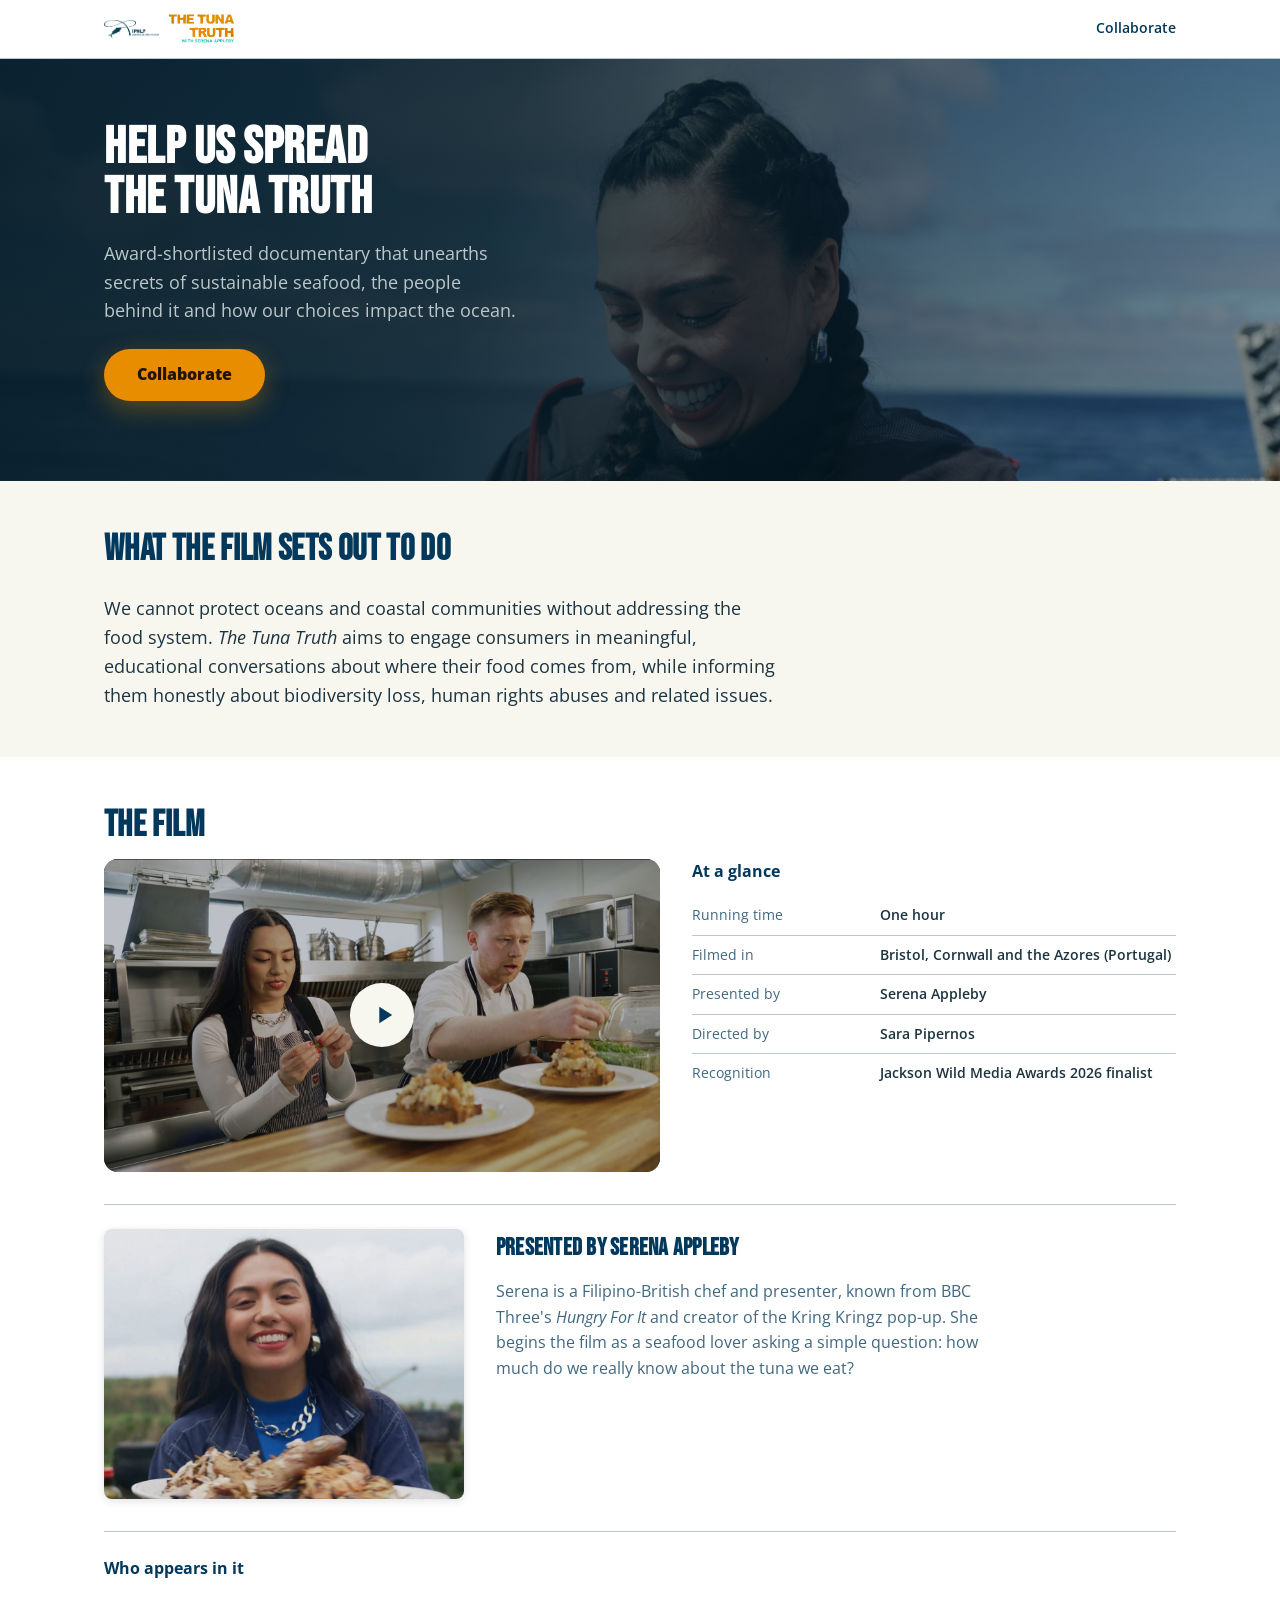
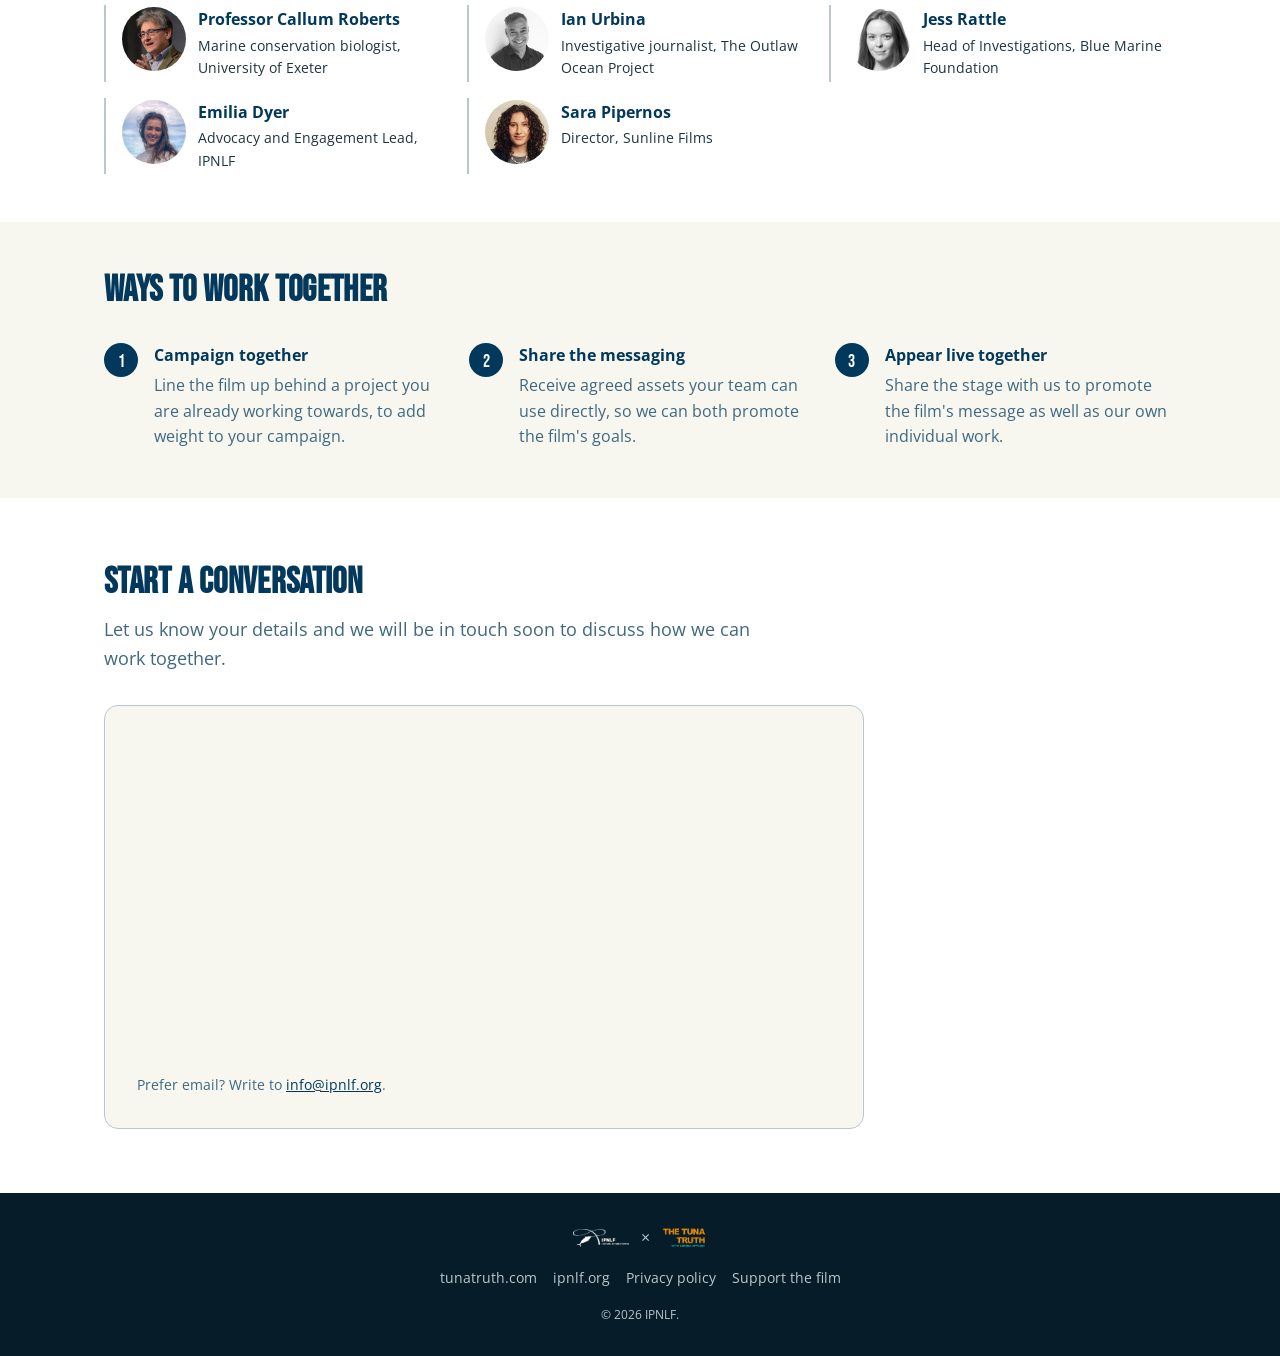
==== ngo/index.html @ 52c880ad "NGO page: Sara Pipernos role to "Director, Sunline Films" Co-Authored-By: Claude Opus 5.5 <noreply@a" ====
<!DOCTYPE html>
<html lang="en-GB">
<head>
<meta charset="utf-8">
<meta name="viewport" content="width=device-width, initial-scale=1">
<title>Help us spread The Tuna Truth | IPNLF</title>
<meta name="description" content="For NGOs and campaign partners: what The Tuna Truth sets out to do, who appears in it, and ways to work together.">

<!-- PROTOTYPE GUARD (2026-10-01) — this site is publicly readable but
     deliberately kept out of search results, because the copy on it has
     not been approved by IPNLF and the enquiry journey has not been
     verified end to end. There is a matching robots.txt at
     the repo root.
     REMOVE BOTH — this tag and robots.txt — as part of going live. -->
<meta name="robots" content="noindex, nofollow">

<!-- Open Graph / social sharing.
     These point at the GitHub Pages URL the prototype currently lives
     on. When a custom subdomain is set up (see README-screenings.md),
     change these two and canonicalUrl in config.js — they are the only
     self-referencing absolute URLs on the page; everything else is
     relative, so the folder works unchanged at a domain root or in a
     subfolder. -->
<meta property="og:type" content="website">
<meta property="og:title" content="Help us spread The Tuna Truth">
<meta property="og:description" content="A documentary on food systems, biodiversity and the people behind our seafood — and an open invitation to campaign alongside it.">
<meta property="og:image" content="https://screenings.tunatruth.com/assets/img/og-image.jpg">
<meta property="og:url" content="https://screenings.tunatruth.com/ngo/">
<meta name="twitter:card" content="summary_large_image">

<link rel="icon" type="image/svg+xml" href="../assets/img/favicon.svg">
<link rel="stylesheet" href="../assets/css/tokens.css">
<link rel="stylesheet" href="../assets/css/screenings.css?v=20261013-ngo30">
<link rel="stylesheet" href="../assets/css/ngo.css?v=20261013-ngo30">
</head>
<body class="ngo-page">

<!-- Three separate mount points, not one flat #app div, so <header>
     and <footer> stay TOP-LEVEL siblings of <main> — nesting them
     inside <main> would silently strip their implicit banner /
     contentinfo landmark roles. Same fix the donation page carries. -->

<noscript>
  <!-- The page is rendered by JS, so with JS off there would otherwise
       be nothing here at all. This is the irreducible minimum: what the
       page is, and a route that actually reaches a human.
       NOTE: the address below is duplicated by hand from
       config.js fallbackEmail — if that changes, change it here too. -->
  <div style="max-width:640px;margin:40px auto;padding:0 24px;font-family:Arial,sans-serif;color:#1C3340;line-height:1.6;">
    <h1>Help us spread The Tuna Truth</h1>
    <p>A documentary on food systems, biodiversity and the people behind our seafood. We are looking for NGO partners to campaign alongside it.</p>
    <p>This page works best with JavaScript enabled. To talk to us about working together, email
      <a href="mailto:info@ipnlf.org">info@ipnlf.org</a> with your organisation and what you have in mind.</p>
    <p><a href="https://www.tunatruth.com/">More about the film</a> · <a href="https://ipnlf.org">IPNLF</a></p>
  </div>
</noscript>

<div id="app-header"></div>
<main id="app-main"></main>
<div id="app-footer"></div>

<script src="../assets/js/config.ngo.js?v=20261013-ngo30"></script>
<script src="../assets/js/components.js?v=20261013-ngo30"></script>
<script src="../assets/js/components.ngo.js?v=20261013-ngo30"></script>
<script>
  // Shared chrome from components.js; the four middle sections are
  // specific to this page and live in components.ngo.js.
  document.getElementById('app-header').innerHTML = TTS.header();
  document.getElementById('app-main').innerHTML = [
    TTS.hero(),
    TTSN.goalSection(),
    TTSN.filmSection(),
    TTSN.collaborationSection(),
   
    TTS.requestForm(),
  ].join('');
  document.getElementById('app-footer').innerHTML = TTS.footer();
  TTS.initInteractions();
  // AFTER the sections are in the DOM — see components.js requestForm().
  TTS.loadBeacon();
</script>

<!-- Cloudflare Web Analytics — same beacon token as the donation site,
     so traffic to both shows in one dashboard.
     KNOWN LIMIT (verified against Cloudflare's own Web Analytics FAQ):
     the free beacon supports page views and referrers ONLY — there is
     no custom-event API, so CTA clicks cannot be counted here. The
     brief's other measures (enquiry count, organisation type, country,
     audience size) come from the form service's own dashboard for
     free once an endpoint is chosen. See README-screenings.md
     "Measurement" — nothing fake is instrumented to paper over this. -->
<script type='module' src='https://static.cloudflareinsights.com/beacon.min.js' data-cf-beacon='{"token": "815903f9d9ef4758bc72cea958ed2183"}'></script>
</body>
</html>
---- assets/css/tokens.css ----
/* ============================================================
   TUNATRUTH SCREENINGS — DESIGN TOKENS
   DERIVED FROM /assets/css/tokens.css (the donation page).
   Kept as a separate physical copy, deliberately: the intended
   production home for this page is its own subdomain/repo
   (screenings.tunatruth.com), so this folder has to stand alone.
   TRADE-OFF, accepted knowingly: brand changes now have to be
   made in two places. There is no build step to share a file
   between two GitHub Pages sites without inventing one.
   Diffs from the donation page's copy are marked "SCREENINGS:".
   ============================================================ */
@import url("https://fonts.googleapis.com/css2?family=Bebas+Neue&family=Open+Sans:ital,wght@0,400;0,500;0,600;0,700;0,800;1,400;1,600&display=swap");

:root {
  /* ---- IPNLF brand core (unchanged from other IPNLF sites) ---- */
  --ipnlf-deep:    #0C465B;
  --ipnlf-teal:    #27AD9C;
  --ipnlf-ocean:   #5CA1B9;
  --ipnlf-orange:  #E88C33;
  --ipnlf-gold:    #F6AE2D;
  --ipnlf-teal-deep:  #146E64;
  /* SCREENINGS: sampled from the "with Serena Appleby" text baked into
     tunatruth-logo.png — a brighter, more cyan teal than --ipnlf-teal.
     Kept separate so it stays an exact match to the wordmark. */
  --tunatruth-teal: #10CBB2;

  /* ---- TUNA TRUTH brand palette (supplied by IPNLF, 2026-10-08) ----
     SCREENINGS: the film's own palette. Cool blue-greys with one warm
     accent and a cream page tone. There is no gold or orange in it, so
     the page's warm notes now come from coral alone, and it stays the
     single action colour. Mid grey is deliberately NOT used for body
     text: at 2.83:1 on cream it fails WCAG AA. */
  --tt-cream:      #F7F7F0;
  --tt-grey-light: #BAC7CB;
  --tt-grey-mid:   #7C98A6;
  --tt-grey-dark:  #3F6880;
  --tt-blue-deep:  #01385B;
  --tt-coral:      #D96C4A;
  /* The orange baked into the film's own wordmark. Not part of the six
     supplied colours, but it is already on every page in the logo, so
     using it for the action ties the two together rather than adding a
     seventh colour from nowhere. */
  --tt-logo-orange: #E88C00;

  /* ---- Cinematic surface (TunaTruth-specific, campaign feel) ---- */
  /* SCREENINGS: tinted towards --tt-blue-deep rather than neutral
     black, so the dark sections read as the same family as the rest. */
  --cinema-black:   #061D29;
  --cinema-panel:   #0D2B3C;
  --cinema-line:    rgba(255,255,255,0.12);

  /* ---- Neutrals ---- */
  --ipnlf-ink:     #0E0705;
  --ipnlf-slate:   #4A5A60;
  --ipnlf-mist:    #C2D0D0;
  --ipnlf-foam:    #EEF4F4;
  --ipnlf-white:   #FFFFFF;

  /* ---- Semantic text ---- */
  /* SCREENINGS: headings are deep blue rather than near-black, and the
     muted tone is the palette's dark grey (5.57:1 on cream, AA pass). */
  --text-strong:       var(--tt-blue-deep);
  --text-body:         #1C3340;
  --text-muted:        var(--tt-grey-dark);
  --text-on-dark:      var(--ipnlf-white);
  --text-on-dark-soft: var(--tt-grey-light);
  --text-link:         var(--tt-blue-deep);

  /* ---- Semantic surfaces ---- */
  --surface-page:  var(--ipnlf-white);
  --surface-soft:  var(--tt-cream);
  --surface-dark:  var(--cinema-black);
  --surface-panel: var(--cinema-panel);

  /* ---- Borders ---- */
  --border-subtle:  var(--tt-grey-light);
  --border-on-dark: var(--cinema-line);

  /* ---- Brand actions ----
     The donate CTA deliberately uses the warm gold/orange pair, not the
     teal used for informational links elsewhere, so it reads as the one
     actionable thing on the screen rather than blending with nav/body links. */
  --brand-primary:   var(--tt-blue-deep);
  --brand-secondary: var(--tt-grey-dark);
  /* SCREENINGS: the action is the logo's own orange with a deep warm
     near-black label — 6.73:1 against the hero ground and 7.00:1 for
     the label, so it is both the warmest and one of the highest
     contrast things on the page. It also matches the wordmark sitting
     directly above it, which coral never did. */
  --cta-bg:          var(--tt-logo-orange);
  --cta-bg-hover:    #FFA01F;
  --cta-text:        #241300;

  /* ---- Type ---- */
  --font-display: "Bebas Neue", "Anton", "Oswald", sans-serif;
  --font-text:    "Open Sans", "Helvetica Neue", Arial, sans-serif;

  --fs-display-lg: 3.25rem;
  --fs-display-md: 2.5rem;
  --fs-h1: 2rem;
  --fs-h2: 1.5rem;
  --fs-h3: 1.2rem;
  --fs-body-lg: 1.125rem;
  --fs-body: 1rem;
  --fs-body-sm: 0.875rem;
  --fs-caption: 0.75rem;
  --fs-overline: 0.8125rem;

  --lh-display: 0.96;
  --lh-heading: 1.15;
  --lh-snug: 1.35;
  --lh-body: 1.6;

  --ls-display: 0.01em;
  --ls-overline: 0.14em;

  /* ---- Spacing (8px base) ---- */
  --space-1: 0.25rem;
  --space-2: 0.5rem;
  --space-3: 0.75rem;
  --space-4: 1rem;
  --space-5: 1.5rem;
  --space-6: 2rem;
  --space-7: 3rem;
  --space-8: 4rem;

  /* ---- Radii ---- */
  --radius-sm: 8px;
  --radius-md: 14px;
  --radius-lg: 20px;
  --radius-pill: 999px;

  /* ---- Shadows ---- */
  --shadow-sm: 0 2px 8px rgba(0,0,0,0.12);
  --shadow-md: 0 10px 30px rgba(0,0,0,0.22);
  --shadow-cta: 0 8px 24px rgba(232,140,0,0.35);

  /* ---- Layout ---- */
  --container-max: 1120px;
  --container-narrow: 640px;
  --container-donate: 420px;
}
---- assets/css/screenings.css ----
/* ============================================================
   TUNATRUTH SCREENINGS — COMPONENTS
   Mobile-first. Shares the donation page's visual language
   (tokens, Bebas display type, cinematic dark + warm gold
   accent) but not its layout: that page is one conversion box,
   this one is an editorial read with a form at the end.

   Section rhythm is the main structural device — alternating
   white / cinematic dark / soft-foam surfaces do the section
   differentiation the brief asks for, so the page does not need
   a card grid in every section. There is exactly ONE card grid
   ("Why host"); everything else is a list, a checklist, numbered
   steps or straight editorial columns.
   ============================================================ */

* { box-sizing: border-box; }
html { scroll-behavior: smooth; }

body {
  margin: 0;
  background: var(--surface-page);
  color: var(--text-body);
  font-family: var(--font-text);
  font-size: var(--fs-body);
  line-height: var(--lh-body);
  -webkit-font-smoothing: antialiased;
  /* Backstop against horizontal overflow at 320px — nothing here is
     meant to need sideways scrolling. */
  overflow-x: hidden;
}

img { max-width: 100%; display: block; }
a { color: var(--text-link); }

/* Anchor targets sit under nothing sticky, but leave a little air so a
   jumped-to heading is not flush against the viewport edge. */
[id] { scroll-margin-top: var(--space-5); }

.tt-container {
  max-width: var(--container-max);
  margin: 0 auto;
  padding: 0 var(--space-5);
}

@media (prefers-reduced-motion: reduce) {
  html { scroll-behavior: auto; }
  * { animation-duration: 0.01ms !important; transition-duration: 0.01ms !important; }
}

/* ---- logos (same treatment as the donation page) ---- */
.tt-logo { display: block; width: auto; }
.tt-logo--ipnlf.tt-logo--xs { height: 18px; }
.tt-logo--ipnlf.tt-logo--sm { height: 26px; }
.tt-logo--tunatruth.tt-logo--xs { height: 22px; }
.tt-logo--tunatruth.tt-logo--sm { height: 34px; }

/* IPNLF's real logo is dark navy on transparent, made for light
   backgrounds — this chip gives it a light patch wherever it has to
   sit on a dark surface. */
.tt-logo-chip {
  display: inline-flex;
  align-items: center;
  background: var(--ipnlf-white);
  padding: var(--space-1) var(--space-2);
  border-radius: var(--radius-sm);
}

/* ---- header ---- */
.tt-header {
  background: var(--surface-page);
  border-bottom: 1px solid var(--border-subtle);
}
.tt-header__inner {
  display: flex;
  align-items: center;
  justify-content: space-between;
  gap: var(--space-4);
  padding-top: var(--space-3);
  padding-bottom: var(--space-3);
  flex-wrap: wrap;
}
.tt-lockup { display: flex; align-items: center; gap: var(--space-2); flex-wrap: wrap; }
.tt-header__link {
  color: var(--brand-primary);
  font-size: var(--fs-body-sm);
  font-weight: 600;
  text-decoration: none;
  border-bottom: 1px solid transparent;
  white-space: nowrap;
}
.tt-header__link:hover { border-bottom-color: currentColor; }

/* ---- buttons ---- */
.tts-btn {
  display: inline-block;
  padding: var(--space-3) var(--space-6);
  border-radius: var(--radius-pill);
  font-family: var(--font-text);
  font-size: var(--fs-body);
  font-weight: 800;
  text-align: center;
  text-decoration: none;
  cursor: pointer;
  border: 1px solid transparent;
  transition: background 0.15s, color 0.15s, transform 0.1s;
}
/* The cream pill is reserved for the ONE primary action on this page
   (the hero CTA and the form's submit are the same action, stated
   twice) — the same discipline the donation page uses for Donate. */
.tts-btn--primary {
  background: var(--cta-bg);
  color: var(--cta-text);
  box-shadow: var(--shadow-cta);
}
.tts-btn--primary:hover { background: var(--cta-bg-hover); }
.tts-btn--primary:active { transform: translateY(1px); }
.tts-btn--primary:disabled {
  background: var(--border-subtle);
  color: var(--text-muted);
  box-shadow: none;
  cursor: not-allowed;
}
.tts-btn--ghost {
  background: transparent;
  color: var(--ipnlf-white);
  border-color: rgba(255,255,255,0.45);
  font-weight: 600;
}
.tts-btn--ghost:hover { background: rgba(255,255,255,0.10); border-color: var(--ipnlf-white); }

/* ---- hero ----------------------------------------------------
   The still carries the visual weight; the scrim is heavier on the
   left, where the type sits, so the headline stays legible whatever
   the frame is doing behind it. */
.tts-hero {
  background-color: var(--surface-dark);
  background-image:
    linear-gradient(105deg, rgba(6,29,41,0.94) 0%, rgba(6,29,41,0.86) 38%, rgba(6,29,41,0.55) 70%, rgba(6,29,41,0.35) 100%),
    url("../img/hero-photo.jpg");
  background-size: cover;
  background-position: center 32%;
  color: var(--text-on-dark);
}
.tts-hero__inner { padding-top: var(--space-7); padding-bottom: var(--space-7); }
@media (min-width: 860px) {
  .tts-hero__inner { padding-top: var(--space-8); padding-bottom: var(--space-8); max-width: 1120px; }
  .tts-hero__title { max-width: 20ch; }
  /* The hero line keeps its 400px cap at every width: see the base
     rule for why it is two lines rather than one. */
}

/* The donation page needs a separate visible photo banner on mobile,
   because there its opaque donate panel covers the background still.
   This page has no such panel — the type sits directly on the image —
   so the background works at every width, and a banner would only cost
   ~110px of vertical space above the CTA for a picture already on
   screen. The <img> stays in the markup as the no-background fallback
   (some proxies and data-saver modes drop CSS background images) but is
   never displayed. See the small-phone block below for why that space
   matters. */
.tts-hero__photo-mobile { display: none; }
@media (max-width: 859px) {
  /* Heavier, flatter scrim: on a narrow column the type runs across the
     full frame rather than sitting in the darkened left third. */
  .tts-hero {
    background-image:
      linear-gradient(180deg, rgba(6,29,41,0.86) 0%, rgba(6,29,41,0.90) 60%, rgba(6,29,41,0.94) 100%),
      url("../img/hero-photo.jpg");
    background-position: center 30%;
  }
  .tts-hero__inner { padding-top: var(--space-5); padding-bottom: var(--space-6); }
}

/* Small phones: the brief is explicit that the CTA must not be buried
   (§4 "do not bury the CTA below the synopsis"). Measured on a
   375x667 viewport the primary button was landing at ~571px, which is
   below the usable fold once browser chrome is counted. These are the
   trims that bring it up — shorter banner, tighter display size, body
   -sized lede — re-measured at 320x568, 375x667 and 390x844. If you
   add anything to the hero, re-measure. */
@media (max-width: 480px) {
  .tts-hero__inner { padding-top: var(--space-5); padding-bottom: var(--space-5); }
  .tts-hero__title { font-size: clamp(2rem, 8.5vw, 2.5rem); margin-bottom: var(--space-3); }
  .tts-hero__lede { font-size: var(--fs-body); margin-bottom: var(--space-4); }
  .tts-hero__note {
  margin: 0;
  font-size: var(--fs-body-sm);
  color: var(--text-on-dark-soft);
}
.tts-hero__actions { margin-bottom: var(--space-3); }
  .tts-btn { width: 100%; }
}

.tts-hero__title {
  margin: 0 0 var(--space-4);
  font-family: var(--font-display);
  font-size: clamp(2.5rem, 9vw, var(--fs-display-lg));
  line-height: var(--lh-display);
  letter-spacing: var(--ls-display);
  color: var(--ipnlf-white);
  text-wrap: balance;
}
/* Both lines of the headline are the same colour. The lead span is
   kept only for the line break: display:block makes it deliberate
   rather than leaving it to text-wrap, so "Host a screening" always
   sits on its own line and never takes half of the next phrase. */
.tts-hero__title-lead {
  display: block;
}

.tts-hero__lede {
  margin: 0 0 var(--space-5);
  font-size: var(--fs-body-lg);
  color: var(--text-on-dark-soft);
  /* Deliberately TWO lines, not one. Unconstrained, this sentence runs
     681px: 265px past the headline above it and 535px past the button
     below, so the hero read as a narrow column with one long line
     shooting across the photo. 78 characters is also past the 45-75
     that reads comfortably at this size.
     400px breaks it near the comma into two lines of roughly 40
     characters that sit inside the headline's width. text-wrap:
     balance does the splitting, so there is no hard <br> to strand a
     break on a phone, where the cap is wider than the column and
     therefore inert. NOT white-space: nowrap.
     THE CAP IS TUNED TO BOTH LANGUAGES AT ONCE. At 400px the English
     fell to four lines while the Portuguese held three, leaving the
     two heroes 29px apart in height. 420px puts both on three, with
     the longest line 407px (en) and 389px (pt), so each still ends
     inside the headline's right edge. RE-MEASURE both languages if
     either string changes; the usable window here is narrow. */
  max-width: 420px;
  text-wrap: balance;
}
.tts-hero__actions {
  display: flex;
  gap: var(--space-3);
  flex-wrap: wrap;
  margin-bottom: var(--space-4);
}

/* ---- generic sections ----
   Three surfaces, alternated: white (default), cinematic dark, soft
   foam. That alternation is what separates sections here — no rules,
   no dividers, no per-section decoration. */
.tts-section { padding: var(--space-7) 0; }
.tts-section--soft { background: var(--surface-soft); }
.tts-section--form { background: var(--surface-soft); }

.tts-section__title {
  margin: 0 0 var(--space-3);
  font-family: var(--font-display);
  font-size: clamp(1.75rem, 5vw, 2.25rem);
  line-height: var(--lh-heading);
  letter-spacing: var(--ls-display);
  color: var(--text-strong);
  text-wrap: balance;
}
.tts-section__lede {
  margin: 0 0 var(--space-6);
  max-width: 58ch;
  font-size: var(--fs-body-lg);
  color: var(--text-muted);
}

/* ---- section rhythm ----
   One spacing system. Sections 1, 2 and 5 carry the display type and
   the generous spacing; 3 and 4 are quieter and tighter. Supporting
   headings are sentence case in the body face, so the condensed
   capitals stay reserved for the five section titles. */
.tts-film, .tts-section--form { padding: var(--space-8) 0; }
.tts-hosting, .tts-how { padding: var(--space-7) 0; }

.tts-sub {
  margin: 0 0 var(--space-3);
  font-family: var(--font-text);
  font-size: var(--fs-body);
  font-weight: 700;
  color: var(--text-strong);
  letter-spacing: 0;
}
.tts-sub--spaced { margin-top: var(--space-7); }

/* ---- trailer ----
   The facade and the real player occupy the same 16:9 box, so nothing
   shifts when one replaces the other. Capped rather than full width so
   it does not swamp the top of the film section. It now sits in a
   grid column, so it fills that column rather than being capped. */
.tts-trailer { margin: 0; }
.tts-trailer__play {
  position: relative;
  display: block;
  width: 100%;
  padding: 0;
  border: 0;
  /* It is an <a>, not a <button>, so that it still works with no
     JavaScript and when the embed is blocked. */
  text-decoration: none;
  border-radius: var(--radius-md);
  overflow: hidden;
  background: var(--surface-dark);
  cursor: pointer;
  aspect-ratio: 16 / 9;
}
.tts-trailer__play img {
  width: 100%;
  height: 100%;
  object-fit: cover;
  /* Dimmed so the play button stays legible over any frame. */
  filter: brightness(0.78);
  transition: filter 0.2s, transform 0.3s;
}
.tts-trailer__play:hover img { filter: brightness(0.62); transform: scale(1.02); }
.tts-trailer__icon {
  position: absolute;
  top: 50%;
  left: 50%;
  transform: translate(-50%, -50%);
  display: flex;
  align-items: center;
  justify-content: center;
  width: 64px;
  height: 64px;
  border-radius: 50%;
  /* Deliberately NOT --cta-bg. Two reasons: orange is reserved for the
     one primary action, and against this particular still (which
     averages a mid grey-brown) cream measures 4.98:1 where orange is
     only 2.09:1. If the poster image ever changes, re-measure. */
  background: var(--tt-cream);
  color: var(--tt-blue-deep);
  /* Optical centring: the triangle's visual mass sits left of centre. */
  padding-left: 4px;
  box-shadow: var(--shadow-md);
  transition: transform 0.2s;
}
.tts-trailer__play:hover .tts-trailer__icon { transform: translate(-50%, -50%) scale(1.08); }
.tts-trailer__frame {
  display: block;
  width: 100%;
  aspect-ratio: 16 / 9;
  border: 0;
  border-radius: var(--radius-md);
  background: var(--surface-dark);
}

/* ---- 2. the film ---- */
/* Row 1: trailer beside the synopsis. The trailer used to sit full
   width above an uneven synopsis/portrait split, which ran to
   excessive height and left a large empty area beside it. */
.tts-film__top { display: grid; gap: var(--space-5); grid-template-columns: 1fr; }
@media (min-width: 860px) {
  .tts-film__top { grid-template-columns: 1.15fr 1fr; gap: var(--space-7); align-items: start; }
}
.tts-film__synopsis p { color: var(--text-muted); max-width: 54ch; }
.tts-lede-para { font-size: var(--fs-body-lg); color: var(--text-body) !important; margin-top: 0 !important; }

/* Restrained credibility detail: a line with the mark, not a panel. */
.tts-award-line {
  display: flex;
  align-items: center;
  gap: var(--space-3);
  margin: var(--space-5) 0 0 !important;
  font-size: var(--fs-body-sm);
  color: var(--text-muted) !important;
}
.tts-award-line img { height: 24px; width: auto; border-radius: 3px; flex-shrink: 0; }

/* Row 2: compact presenter row. */
.tts-presenter {
  display: grid;
  gap: var(--space-5);
  grid-template-columns: 1fr;
  margin-top: var(--space-7);
  padding-top: var(--space-6);
  border-top: 1px solid var(--border-subtle);
}
@media (min-width: 620px) {
  .tts-presenter { grid-template-columns: 220px 1fr; gap: var(--space-6); align-items: start; }
}
@media (min-width: 1100px) {
  .tts-presenter { grid-template-columns: 280px 1fr; }
}
.tts-presenter__photo {
  width: 100%;
  /* height:auto is load-bearing: the width/height attributes map to
     presentational hints, and without it the explicit height wins over
     aspect-ratio and the image renders at full natural size. */
  height: auto;
  aspect-ratio: 4 / 3;
  object-fit: cover;
  border-radius: var(--radius-md);
}
.tts-presenter__text h3 {
  margin: 0 0 var(--space-2);
  font-family: var(--font-display);
  font-size: var(--fs-h2);
  letter-spacing: var(--ls-display);
  color: var(--text-strong);
}
.tts-presenter__text p { margin: 0 0 var(--space-3); color: var(--text-muted); max-width: 62ch; }

/* Disclosures: available, out of the way, native and keyboard-usable. */
.tts-disclosure { margin-top: var(--space-2); }
.tts-disclosure summary {
  cursor: pointer;
  font-size: var(--fs-body-sm);
  font-weight: 600;
  color: var(--text-link);
}
.tts-disclosure summary:hover { text-decoration: underline; }
.tts-disclosure p { margin: var(--space-2) 0 0; font-size: var(--fs-body-sm); }

/* ---- 3. hosting ---- */
/* The feasibility answer leads the section. */
.tts-split { display: grid; gap: var(--space-6); grid-template-columns: 1fr; }
@media (min-width: 760px) { .tts-split { grid-template-columns: 1fr 1fr; gap: var(--space-7); } }

.tts-checklist { list-style: none; margin: 0; padding: 0; }
.tts-checklist li {
  position: relative;
  padding-left: var(--space-6);
  margin-bottom: var(--space-2);
  color: var(--text-body);
  font-size: var(--fs-body-sm);
}
/* Tick drawn in CSS rather than an icon font or a run of inline SVGs. */
.tts-checklist li::before {
  content: "";
  position: absolute;
  left: 2px;
  top: 0.4em;
  width: 13px;
  height: 6px;
  border-left: 2.5px solid var(--brand-primary);
  border-bottom: 2.5px solid var(--brand-primary);
  transform: rotate(-45deg);
}
/* The host's column is marked differently from ours, so the two lists
   are not read as one continuous set of promises. */
.tts-checklist--alt li::before {
  border: 0;
  top: 0.55em;
  left: 4px;
  width: 7px;
  height: 7px;
  border-radius: 50%;
  /* Mid grey, not coral: the dot is decoration, and coral stays the
     action colour. Shape and tone still separate the two lists. */
  background: var(--tt-grey-mid);
  transform: none;
}
.tts-pack {
  margin: var(--space-3) 0 0;
  padding-top: var(--space-3);
  border-top: 1px solid var(--border-subtle);
  font-size: var(--fs-body-sm);
  color: var(--text-muted);
}
.tts-split__note { margin: var(--space-3) 0 0; font-size: var(--fs-body-sm); color: var(--text-muted); }

/* Audience categories, compact. Previously six equally prominent
   blocks standing between the visitor and the practical answer. */
.tts-audience { list-style: none; margin: 0; padding: 0; columns: 1; }
@media (min-width: 720px) { .tts-audience { columns: 2; column-gap: var(--space-7); } }
.tts-audience li {
  break-inside: avoid;
  margin-bottom: var(--space-3);
  font-size: var(--fs-body-sm);
  color: var(--text-muted);
}
.tts-audience strong { color: var(--brand-primary); }
.tts-audience-copy {
  margin: 0;
  max-width: 78ch;
  font-size: var(--fs-body-sm);
  color: var(--text-muted);
}

.tts-formats-line {
  margin: var(--space-6) 0 0;
  font-size: var(--fs-body-sm);
  color: var(--text-muted);
  max-width: 68ch;
}

/* ---- 4. how it works ---- */
.tts-steps { list-style: none; margin: 0; padding: 0; display: grid; gap: var(--space-5); grid-template-columns: 1fr; }
@media (min-width: 760px) { .tts-steps { grid-template-columns: repeat(3, 1fr); } }
.tts-step { display: flex; gap: var(--space-4); align-items: flex-start; }
.tts-step__n {
  flex-shrink: 0;
  display: flex;
  align-items: center;
  justify-content: center;
  width: 34px;
  height: 34px;
  border-radius: 50%;
  background: var(--brand-primary);
  color: var(--ipnlf-white);
  font-family: var(--font-display);
  font-size: 1.15rem;
  line-height: 1;
  padding-top: 3px; /* Bebas sits high in its box */
}
.tts-step h3 { margin: 0 0 var(--space-1); font-size: var(--fs-body); font-weight: 700; color: var(--text-strong); }
.tts-step p { margin: 0; font-size: var(--fs-body-sm); color: var(--text-muted); }

/* Keep the enquiry introduction readable at every width. */
#request .tts-section__lede { max-width: 68ch; white-space: normal; }

/* ---- form ---- */
.tts-form-wrap { max-width: 760px; }
/* Beacon renders the form into .beacon-form as a cross-origin iframe
   (ipnlf.beaconforms.com), so NOTHING here can style it — font,
   colours and logo are set on the Beacon side instead. All that is left
   for this page to do is give it room and keep it off the section edge.
   The CSS for our own hand-built form was deleted when that form was
   replaced; it is in git history if the decision is ever revisited. */
.beacon-form { margin: 0 0 var(--space-4); min-height: 320px; }

.tts-form__alt { margin: var(--space-4) 0 0; font-size: var(--fs-body-sm); color: var(--text-muted); }

/* ---- footer ---- */
.tt-footer { background: var(--surface-dark); padding: var(--space-6) 0; }
.tt-footer__inner { display: flex; flex-direction: column; gap: var(--space-4); align-items: center; text-align: center; }
.tt-footer__brands { display: flex; align-items: center; gap: var(--space-3); flex-wrap: wrap; justify-content: center; }
.tt-footer__x { color: var(--text-on-dark-soft); }
.tt-footer__links { display: flex; gap: var(--space-4); flex-wrap: wrap; justify-content: center; }
.tt-footer__links a { color: var(--text-on-dark-soft); font-size: var(--fs-body-sm); text-decoration: none; }
.tt-footer__links a:hover { color: var(--ipnlf-white); }
.tt-footer__copy { margin: 0; color: var(--text-on-dark-soft); font-size: var(--fs-caption); }

/* ---- focus visibility ---- */
a:focus-visible, button:focus-visible, input:focus-visible,
select:focus-visible, textarea:focus-visible {
  outline: 3px solid var(--tt-coral);
  outline-offset: 2px;
}
/* Coral reads on the hero's near-black (5.1:1); on the light sections
   the deep blue ring is the visible pair. */
.tts-section a:focus-visible,
.tts-section button:focus-visible,
.tts-section summary:focus-visible {
  outline-color: var(--brand-primary);
}

/* Hosting: readable responsibilities with one tangible pack preview. */
/* Running order: "Who can host?" opens the section, the two practical
   columns sit together beneath it, the poster preview holds the right
   rail at desktop, and the formats line closes. The areas map is the
   only thing that sets the order — the markup is not reshuffled. */
.tts-hosting-grid { display: grid; gap: 28px; grid-template-areas: "formats" "audience" "support" "preview" "organise"; }
/* Offer variant: the section button takes a slot directly above the
   poster. A modifier, so the main and Portuguese pages (no button)
   keep the formats line spanning all three columns at desktop. */
.tts-hosting-grid--cta { grid-template-areas: "title" "audience" "support" "cta" "preview" "organise"; }
/* Inside the grid the gap already spaces it, so drop its own margin,
   and centre it on the same row as the button. */
.tts-hosting-title { grid-area: title; margin: 0; align-self: center; }
.tts-hosting-support { grid-area: support; }
.tts-hosting-organise { grid-area: organise; }
.tts-hosting-audience { grid-area: audience; }
.tts-hosting .tts-formats-line { grid-area: formats; }
.tts-hosting .tts-sub { font-size: 20px; color: var(--brand-primary); margin-top: 0; margin-bottom: 16px; }
.tts-hosting .tts-checklist li, .tts-hosting .tts-audience-copy, .tts-hosting .tts-formats-line, .tts-hosting .tts-split__note { font-size: 16px; color: var(--text-body); line-height: 1.6; }
.tts-hosting .tts-checklist li { margin-bottom: 12px; }
.tts-hosting .tts-split__note { max-width: 48ch; margin-top: 20px; padding: 2px 0 2px 16px; border-left: 2px solid var(--tt-grey-mid); }
.tts-hosting .tts-audience-copy { max-width: 68ch; }
/* The closing line is meant to sit on a single horizontal line, so it
   opts out of the 68ch reading measure that would otherwise break it
   over two.
   It does NOT use white-space: nowrap. A previous version of that rule
   elsewhere on this page met longer copy and silently clipped the text
   at desktop width while forcing horizontal overflow at tablet width.
   Letting it wrap naturally means it is one line wherever there is
   room and still readable where there is not. */
/* Sits under the heading as a one-line standfirst where there is room
   (one line from ~790px up; the text needs 741px). Below that it wraps,
   so text-wrap: pretty keeps a single word off the last line. NOT
   white-space: nowrap — see the note on that approach in CLAUDE.md. */
.tts-hosting .tts-formats-line { margin-top: 0; max-width: none; text-wrap: pretty; }
.tts-template-preview { grid-area: preview; margin: 0; display: flex; align-items: center; gap: 20px; }
.tts-template-preview > a { flex: 0 0 130px; text-decoration: none; }
.tts-template-preview img { width: 100%; height: auto; box-shadow: 0 6px 18px rgba(6,29,41,.14); }
.tts-template-preview__link { display: block; margin-top: 10px; font-size: 13px; text-decoration: underline; text-underline-offset: 3px; }
.tts-template-preview figcaption { font-size: 14px; line-height: 1.5; color: var(--text-body); max-width: 26ch; }
.tts-template-preview strong { display: block; color: var(--brand-primary); font-size: 17px; margin-bottom: 6px; }

.tts-template-preview a:focus-visible { outline: 3px solid var(--brand-primary); outline-offset: 6px; }
@media (min-width: 760px) {
  .tts-hosting-grid { grid-template-columns: 1fr 1fr; grid-template-areas: "formats formats" "audience preview" "support organise"; gap: 32px 40px; }
  .tts-hosting-grid--cta { grid-template-areas: "title cta" "audience preview" "support organise"; }
}
@media (min-width: 1100px) {
  .tts-hosting-grid { grid-template-columns: minmax(0,1fr) minmax(0,1fr) 190px; grid-template-areas: "formats formats formats" "audience audience preview" "support organise preview"; gap: 28px 36px; }
  .tts-hosting-grid--cta { grid-template-areas: "title title cta" "audience audience preview" "support organise preview"; }
  .tts-template-preview { display: block; }
  .tts-template-preview > a { display: block; }
  .tts-template-preview figcaption { margin-top: 16px; }
}
/* Keep practical and presenter copy at the same readable body size. */
.tts-presenter__text > p, .tts-step p { font-size: var(--fs-body); }
/* Keyboard focus stays visible for every link and disclosure. */
a:focus-visible, summary:focus-visible { outline: 2px solid var(--brand-primary); outline-offset: 4px; }

/* Section-level call to action, used by the free-offer variant only
   (components.js renders it only when the config sets hostingCta).
   Button only, sitting directly above the poster in the right rail
   from 760px up; on mobile it comes just before the poster. The rail
   is 190px at desktop and the button at its normal padding needs
   ~192px, so the horizontal padding is trimmed here to keep it on one
   line rather than letting it wrap. */
.tts-hosting-cta { grid-area: cta; align-self: center; }
@media (min-width: 1100px) {
  .tts-hosting-cta .tts-btn { width: 100%; padding-left: var(--space-4); padding-right: var(--space-4); }
}

/* ---- hero offer panel (free-offer variant only) ------------------
   components.js renders this solely when the config supplies the copy,
   and only then does .tts-hero__inner gain --split. The main and
   Portuguese heroes keep their original single-column markup.

   Deliberately translucent rather than a solid card: an opaque panel
   here would cover the right of the still, which is the whole reason
   this page carries no panel of the kind the donation page needs.

   It states the offer and does NOT list what is included. Those three
   items already have their own column further down ("Free from
   IPNLF"); repeating them here would make the page argue its case
   twice, weakening both. */
.tts-hero__offer {
  margin-top: var(--space-5);
  padding: 22px 24px 24px;
  border: 1px solid rgba(255, 255, 255, 0.28);
  border-radius: var(--radius-md);
  background: rgba(6, 29, 41, 0.55);
  backdrop-filter: blur(2px);
}
.tts-hero__offer h2 {
  margin: 0 0 8px;
  font-family: var(--font-display);
  font-size: 1.6rem;
  letter-spacing: var(--ls-display);
  color: var(--ipnlf-white);
}
.tts-hero__offer p {
  margin: 0;
  font-size: var(--fs-body-sm);
  line-height: 1.55;
  color: var(--text-on-dark-soft);
}
@media (min-width: 860px) {
  .tts-hero__inner--split {
    display: grid;
    grid-template-columns: minmax(0, 1fr) 360px;
    gap: var(--space-7);
    align-items: center;
  }
  .tts-hero__inner--split .tts-hero__offer { margin-top: 0; }
}
---- assets/css/ngo.css ----
/* ============================================================
   NGO PARTNER PAGE — page-specific layout.

   Loaded ONLY by /ngo/. The shared stylesheet is not touched, so the
   main page and /pt/ do not download rules they never use. Everything
   here builds on the existing tokens; no new colours are introduced.
   ============================================================ */

/* ---- 1. What the film sets out to do ---------------------------- */
/* One paragraph, capped at a readable measure. Full container width
   would run this to well over 120 characters a line. */
.ngo-goal-body {
  margin: var(--space-5) 0 0;
  max-width: 68ch;
  font-size: var(--fs-body-lg);
  color: var(--text-body);
}

/* ---- 2. The film ------------------------------------------------ */
.ngo-film-top {
  display: grid;
  gap: var(--space-5);
  grid-template-columns: 1fr;
  align-items: start;
}
@media (min-width: 860px) {
  .ngo-film-top { grid-template-columns: 1.15fr 1fr; gap: var(--space-6); }
}
.ngo-facts-wrap .tts-sub { margin-top: 0; }

/* Label/value pairs rather than prose: a partner organisation is
   scanning for the runtime, not reading a paragraph. */
.ngo-facts { margin: 0; }
.ngo-fact {
  display: grid;
  grid-template-columns: 11rem 1fr;
  gap: var(--space-3);
  padding: var(--space-2) 0;
  border-bottom: 1px solid var(--border-subtle);
  font-size: var(--fs-body-sm);
}
.ngo-fact:last-child { border-bottom: 0; }
.ngo-fact dt { color: var(--text-muted); }
.ngo-fact dd { margin: 0; color: var(--text-body); font-weight: 600; }
@media (max-width: 520px) {
  .ngo-fact { grid-template-columns: 1fr; gap: 2px; }
}

/* Presenter: the page is partly selling the film's presenter to an
   organisation that may not know her.

   SIZING IS DELIBERATE. An equal 1fr/1fr split put the photo at 520px
   wide and drove the block to 423px tall against 153px of text, which
   read as a section of its own rather than as the first and largest
   entry in "who is in this film". The fixed 360px column steps the
   photo down towards the 64px contributor circles below, so the two
   blocks read as one group at different scales. The hairline border
   still divides them. */
.ngo-presenter {
  margin-top: var(--space-6);
  padding-top: var(--space-5);
  border-top: 1px solid var(--border-subtle);
  display: grid;
  gap: var(--space-5);
  grid-template-columns: 1fr;
  align-items: center;
}
@media (min-width: 760px) {
  /* 360px is a CEILING, not a fixed width: just above the 760px
     breakpoint a rigid 360 left the bio on a 280px measure. The photo
     gives way first so the text keeps at least 300px. */
  .ngo-presenter {
    grid-template-columns: minmax(0, 360px) minmax(300px, 1fr);
    gap: var(--space-6);
    align-items: start;
  }
}
.ngo-presenter__photos { display: flex; }
/* height:auto is load-bearing: the width/height attributes on the img
   map to presentational hints that otherwise beat aspect-ratio and
   render the portrait at its full natural height. */
.ngo-presenter__photos img {
  width: 100%;
  height: auto;
  aspect-ratio: 4 / 3;
  object-fit: cover;
  object-position: center 18%;
  border-radius: var(--radius-sm);
  box-shadow: var(--shadow-sm);
}
.ngo-presenter__text h3 {
  margin: 0 0 var(--space-3);
  font-family: var(--font-display);
  font-size: var(--fs-h2);
  letter-spacing: var(--ls-display);
  color: var(--text-strong);
}
.ngo-presenter__text p { margin: 0; color: var(--text-muted); max-width: 54ch; }

/* Contributors */
.ngo-people {
  margin-top: var(--space-6);
  padding-top: var(--space-5);
  border-top: 1px solid var(--border-subtle);
}
.ngo-people .tts-sub { margin-top: 0; margin-bottom: var(--space-5); }
.ngo-people__list {
  list-style: none;
  margin: 0;
  padding: 0;
  display: grid;
  gap: var(--space-4);
  grid-template-columns: 1fr;
}
@media (min-width: 620px) { .ngo-people__list { grid-template-columns: repeat(2, 1fr); } }
@media (min-width: 1000px) { .ngo-people__list { grid-template-columns: repeat(3, 1fr); } }
.ngo-person {
  border-left: 2px solid var(--border-subtle);
  padding: 2px 0 2px var(--space-4);
  display: grid;
  grid-template-columns: 64px 1fr;
  gap: var(--space-3);
  align-items: start;
}
.ngo-person__photo {
  width: 64px;
  height: 64px;
  border-radius: 50%;
  object-fit: cover;
  object-position: center 25%;
  display: block;
}
/* The empty state is deliberately not a neutral silhouette: a generic
   avatar reads as a design decision, and this is an unfilled gap that
   someone has to close before the page is sent anywhere. */
.ngo-person__photo--missing {
  display: flex;
  flex-direction: column;
  align-items: center;
  justify-content: center;
  gap: 1px;
  background: var(--surface-soft);
  border: 1px dashed var(--tt-grey-mid);
  text-align: center;
  line-height: 1.1;
}
.ngo-person__initials {
  font-family: var(--font-display);
  font-size: 1.05rem;
  letter-spacing: var(--ls-display);
  color: var(--tt-grey-dark);
}
.ngo-person__missing {
  /* Was 7.5px in --tt-coral, which measured 3.15:1 on cream and failed
     AA. Darkened to 4.57:1 and nudged up a little: it still has to read
     as an unfinished slot, but a reviewer should not have to squint at
     it. Not the shared --tt-coral token, which is correct elsewhere. */
  font-size: 8.5px;
  letter-spacing: 0.04em;
  text-transform: uppercase;
  color: #B0573C;
}
/* BY-SA attribution. Small, but it has to be visible and the link has
   to work: that is the whole consideration for using these two photos
   at all. Do not "tidy" it away. */
.ngo-person__credit {
  margin: 3px 0 0;
  font-size: var(--fs-caption);
  color: var(--text-muted);
}
.ngo-person__credit a { color: inherit; }
.ngo-person__name { margin: 0; font-weight: 700; color: var(--text-strong); }
.ngo-person__role { margin: 2px 0 0; font-size: var(--fs-body-sm); color: var(--text-body); }
/* The [CONFIRM] notes are review scaffolding, not copy. They are
   styled to look unfinished on purpose, so nobody mistakes a gap for
   a design decision or ships the page with them still in. */
.ngo-person__note {
  margin: var(--space-2) 0 0;
  font-size: var(--fs-caption);
  color: var(--tt-coral);
  font-style: italic;
}

/* ---- 3. Ways to work together ----------------------------------- */
.ngo-collabs { margin-top: var(--space-6); }
@media (min-width: 860px) {
  .ngo-collabs { grid-template-columns: repeat(3, 1fr); }
}

/* ---- Section rhythm --------------------------------------------- */
/* "Ways to work together" is --soft and the enquiry form is --form,
   and BOTH resolve to cream in tokens.css. On the main page they are
   never adjacent so it never shows; here they sit together and read as
   one undivided block. Overridden on this page only, so the main page
   and /pt/ are untouched. The result alternates cream, white, cream,
   white down the page. */
.ngo-page .tts-section--form { background: var(--surface-page); }
/* The Beacon form is a white card in a cross-origin iframe, so on a
   white section it would have no edge. We cannot style the iframe, but
   we can give the wrapper one. */
.ngo-page .tts-form-wrap {
  background: var(--surface-soft);
  border: 1px solid var(--border-subtle);
  border-radius: var(--radius-md);
  padding: var(--space-5);
}
@media (min-width: 760px) {
  .ngo-page .tts-form-wrap { padding: var(--space-6); }
}
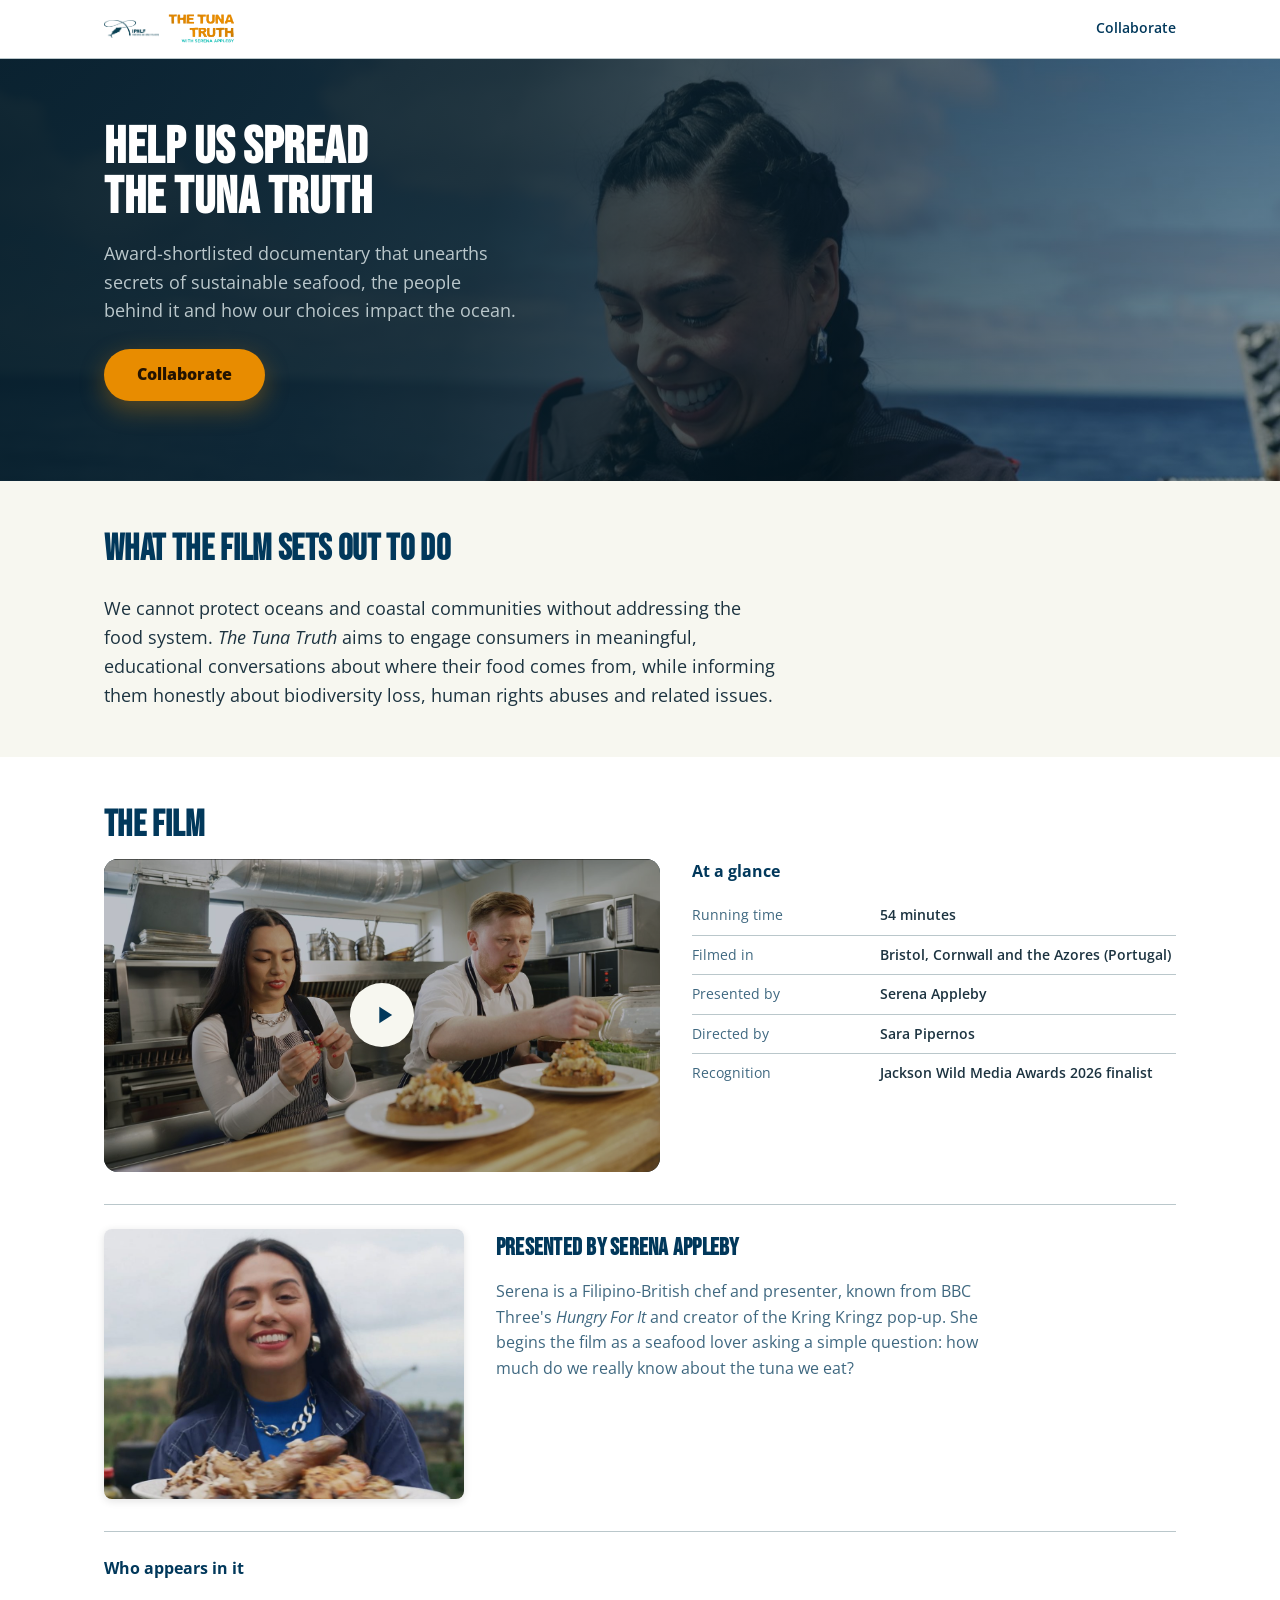
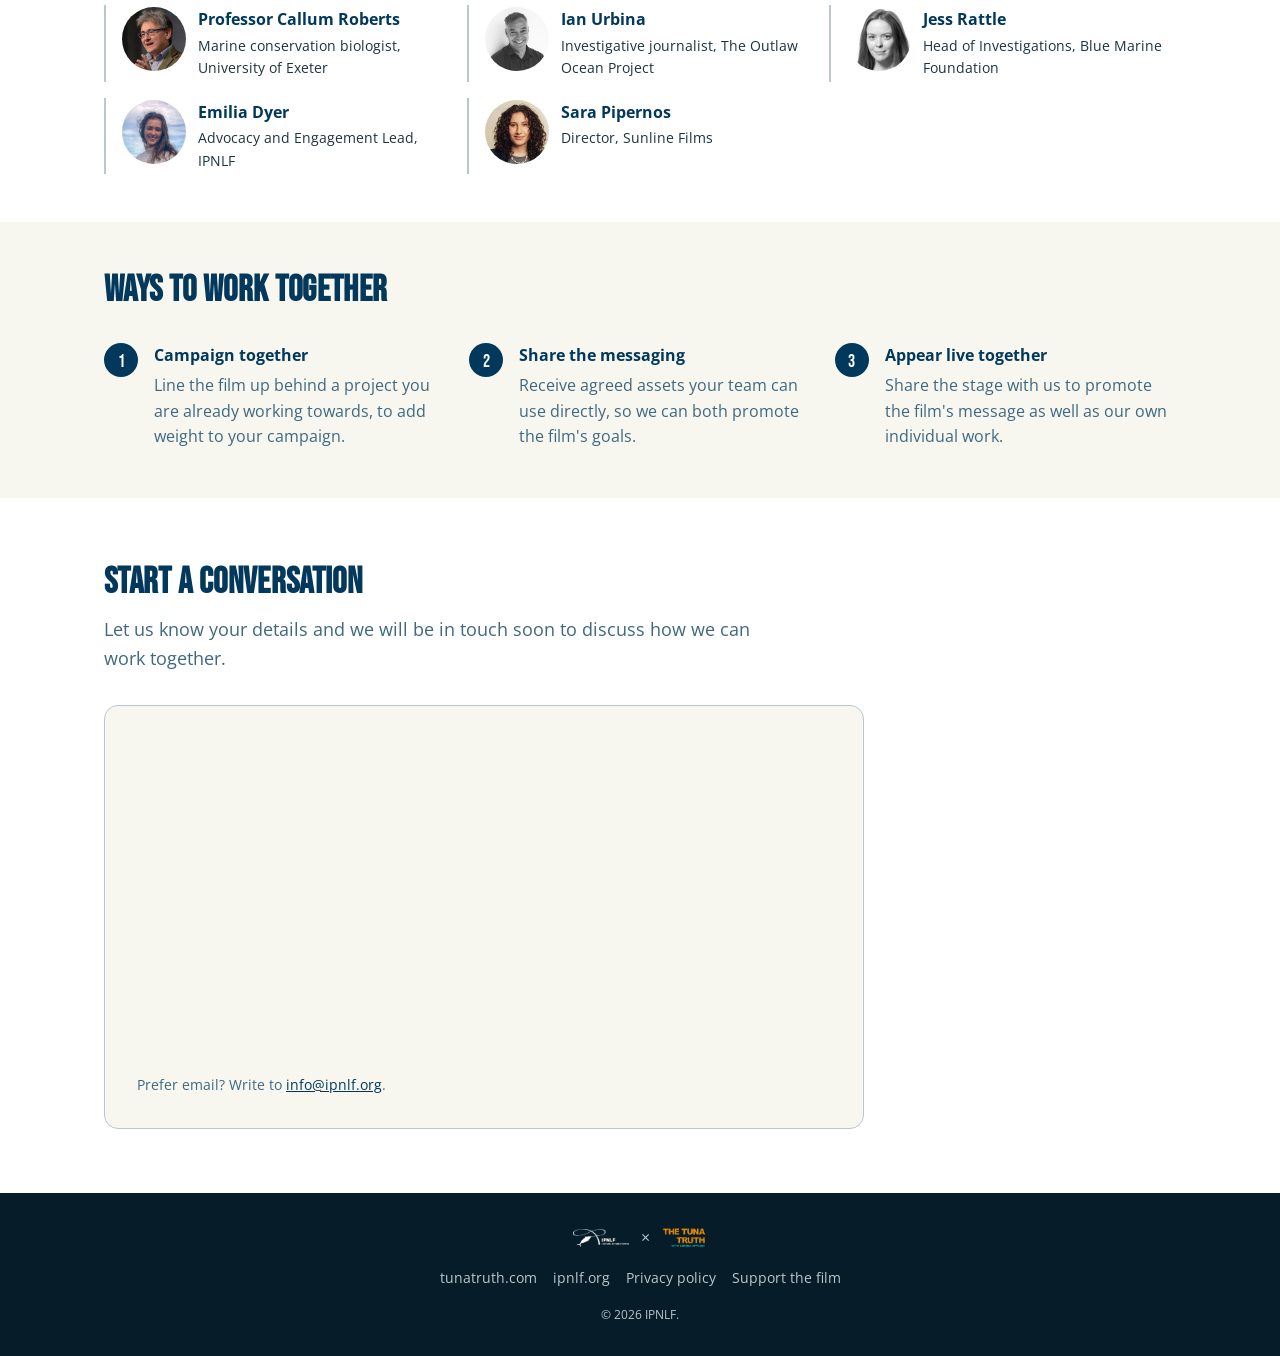
==== commit 4899f722: "NGO page: running time to 54 minutes Co-Authored-By: Claude Opus 5.5 <noreply@anthropic.com>" ====
--- a/ngo/index.html
+++ b/ngo/index.html
@@ -30,8 +30,8 @@
 
 <link rel="icon" type="image/svg+xml" href="../assets/img/favicon.svg">
 <link rel="stylesheet" href="../assets/css/tokens.css">
-<link rel="stylesheet" href="../assets/css/screenings.css?v=20261013-ngo30">
-<link rel="stylesheet" href="../assets/css/ngo.css?v=20261013-ngo30">
+<link rel="stylesheet" href="../assets/css/screenings.css?v=20261014-ngo31">
+<link rel="stylesheet" href="../assets/css/ngo.css?v=20261014-ngo31">
 </head>
 <body class="ngo-page">
 
@@ -59,9 +59,9 @@
 <main id="app-main"></main>
 <div id="app-footer"></div>
 
-<script src="../assets/js/config.ngo.js?v=20261013-ngo30"></script>
-<script src="../assets/js/components.js?v=20261013-ngo30"></script>
-<script src="../assets/js/components.ngo.js?v=20261013-ngo30"></script>
+<script src="../assets/js/config.ngo.js?v=20261014-ngo31"></script>
+<script src="../assets/js/components.js?v=20261014-ngo31"></script>
+<script src="../assets/js/components.ngo.js?v=20261014-ngo31"></script>
 <script>
   // Shared chrome from components.js; the four middle sections are
   // specific to this page and live in components.ngo.js.
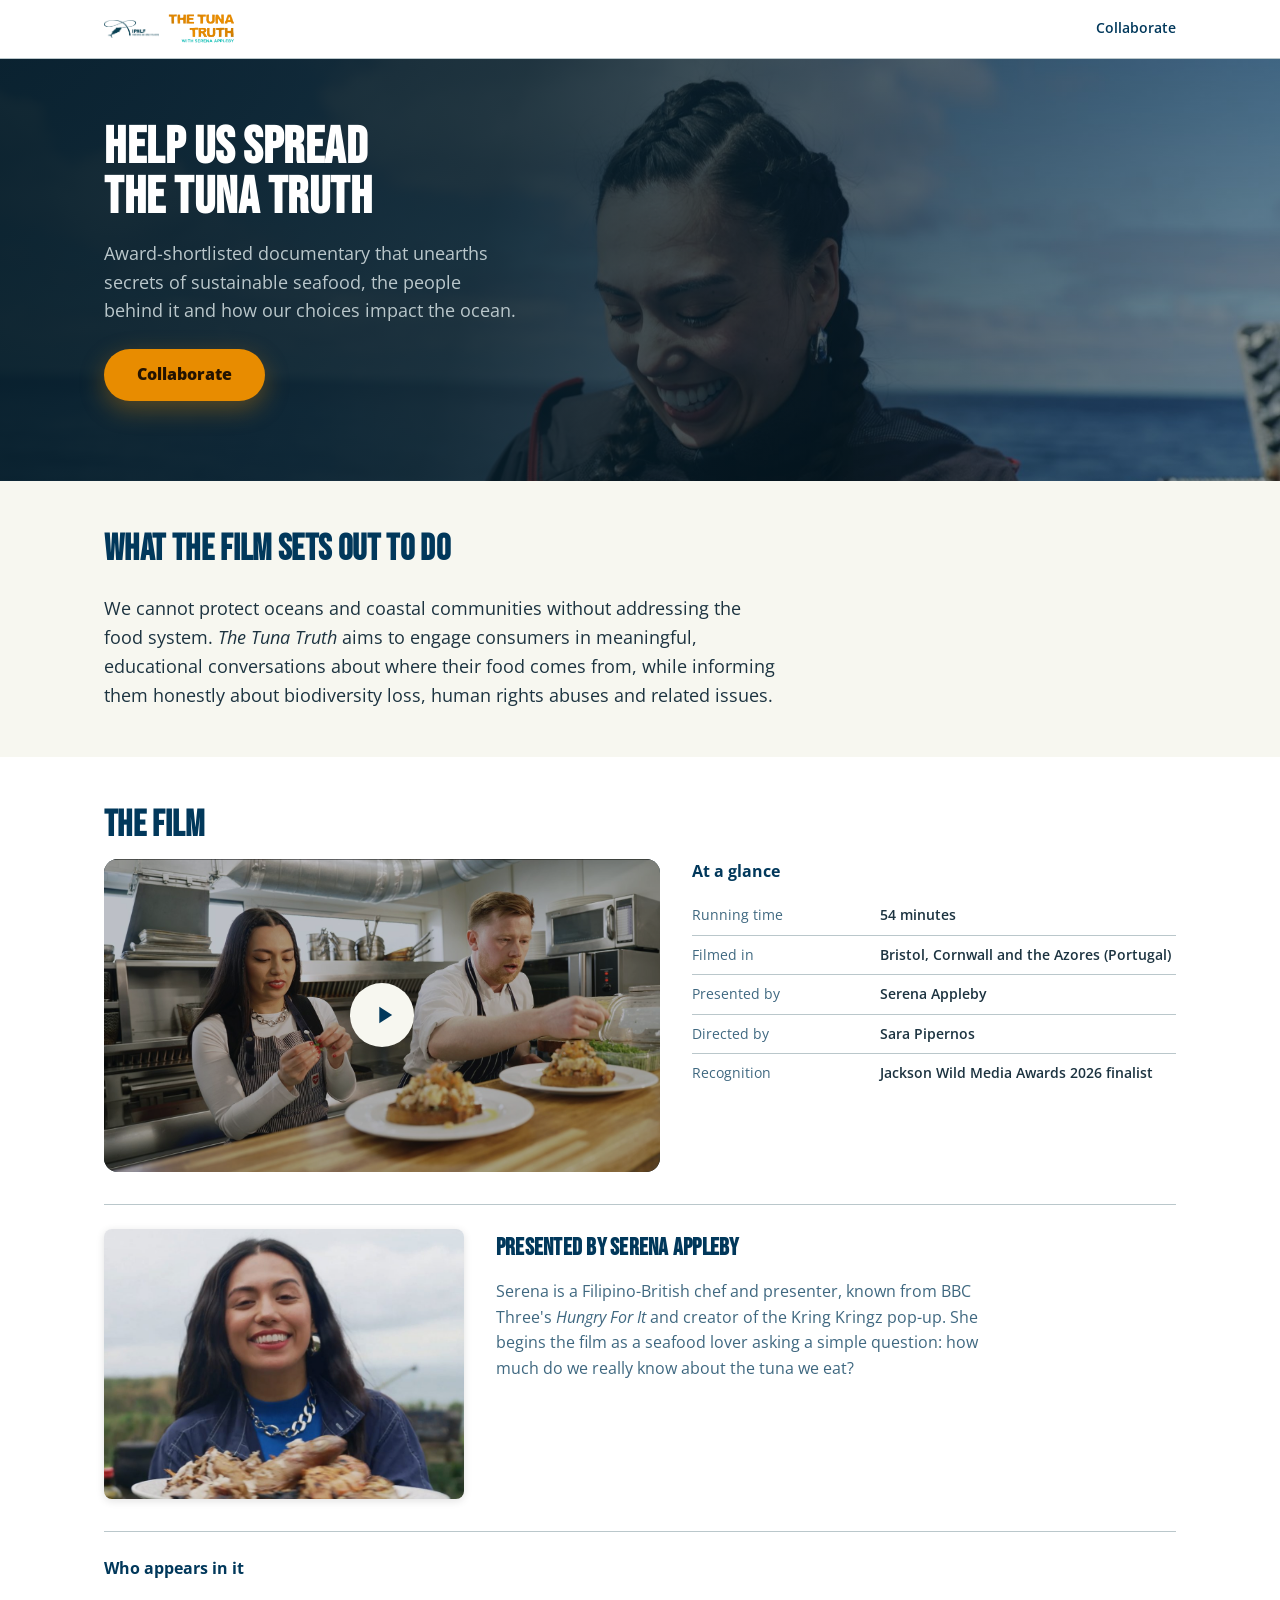
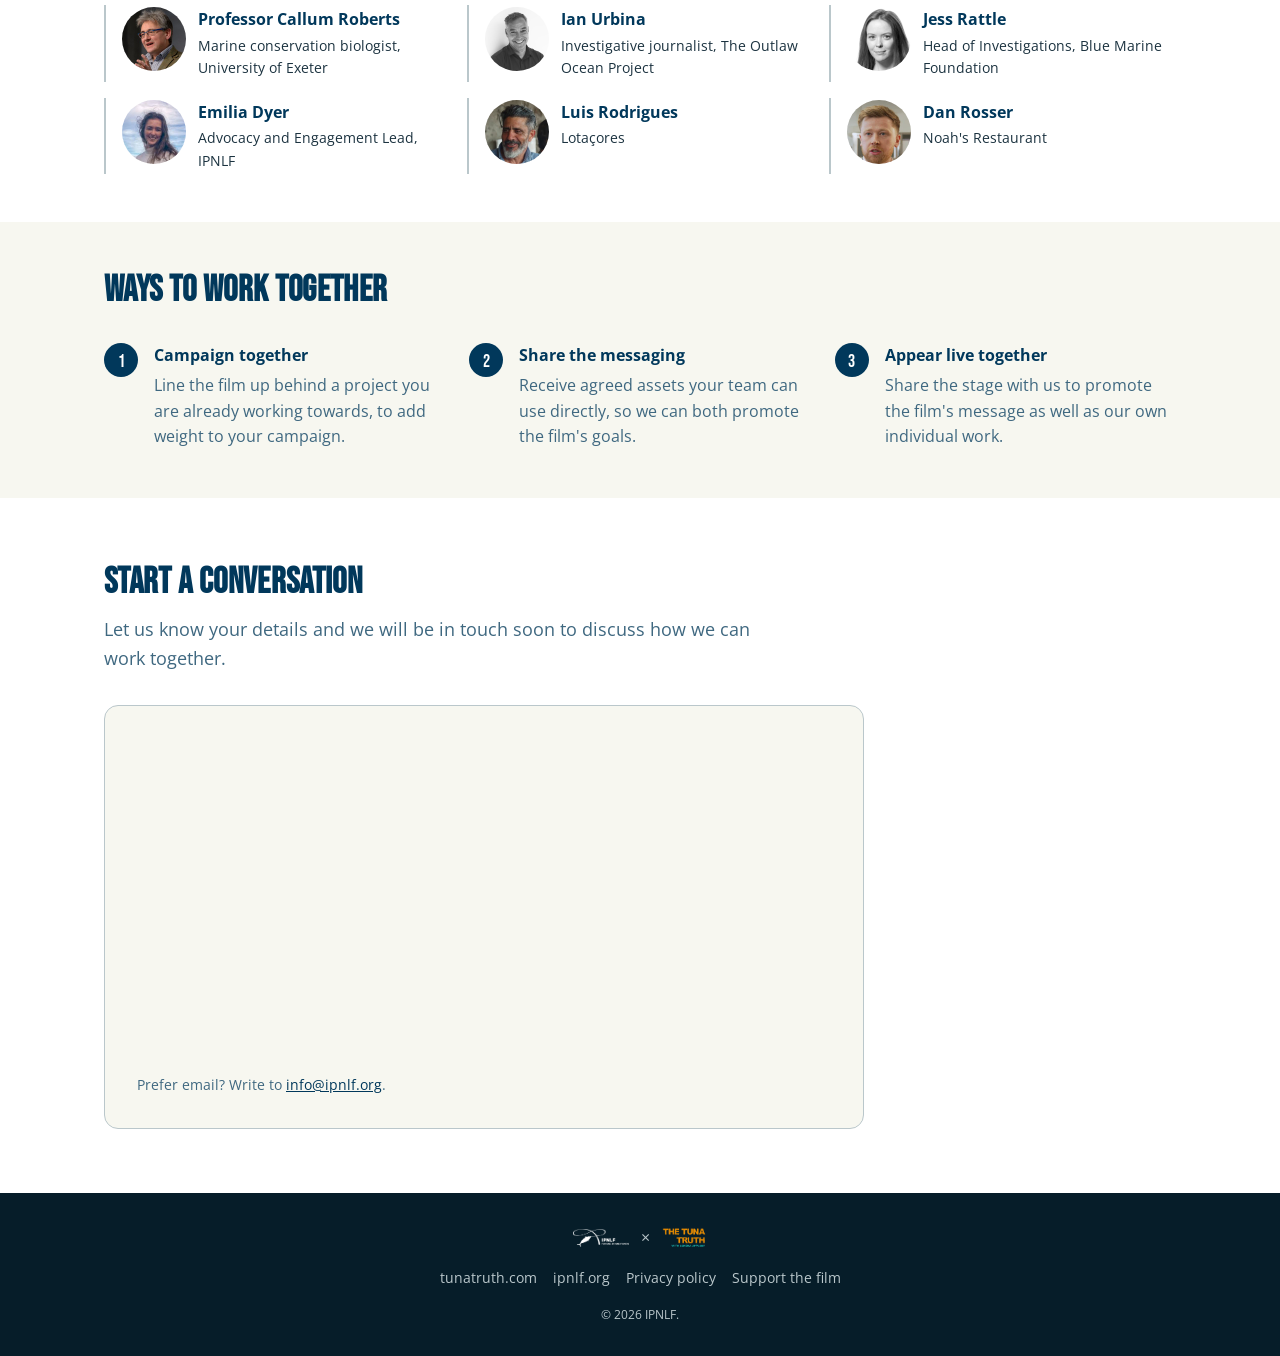
==== commit c64ad871: "NGO page: replace Sara Pipernos with Luis Rodrigues and Dan Rosser Both headshots are stills from th" ====
--- a/ngo/index.html
+++ b/ngo/index.html
@@ -30,8 +30,8 @@
 
 <link rel="icon" type="image/svg+xml" href="../assets/img/favicon.svg">
 <link rel="stylesheet" href="../assets/css/tokens.css">
-<link rel="stylesheet" href="../assets/css/screenings.css?v=20261014-ngo31">
-<link rel="stylesheet" href="../assets/css/ngo.css?v=20261014-ngo31">
+<link rel="stylesheet" href="../assets/css/screenings.css?v=20261014-ngo32">
+<link rel="stylesheet" href="../assets/css/ngo.css?v=20261014-ngo32">
 </head>
 <body class="ngo-page">
 
@@ -59,9 +59,9 @@
 <main id="app-main"></main>
 <div id="app-footer"></div>
 
-<script src="../assets/js/config.ngo.js?v=20261014-ngo31"></script>
-<script src="../assets/js/components.js?v=20261014-ngo31"></script>
-<script src="../assets/js/components.ngo.js?v=20261014-ngo31"></script>
+<script src="../assets/js/config.ngo.js?v=20261014-ngo32"></script>
+<script src="../assets/js/components.js?v=20261014-ngo32"></script>
+<script src="../assets/js/components.ngo.js?v=20261014-ngo32"></script>
 <script>
   // Shared chrome from components.js; the four middle sections are
   // specific to this page and live in components.ngo.js.
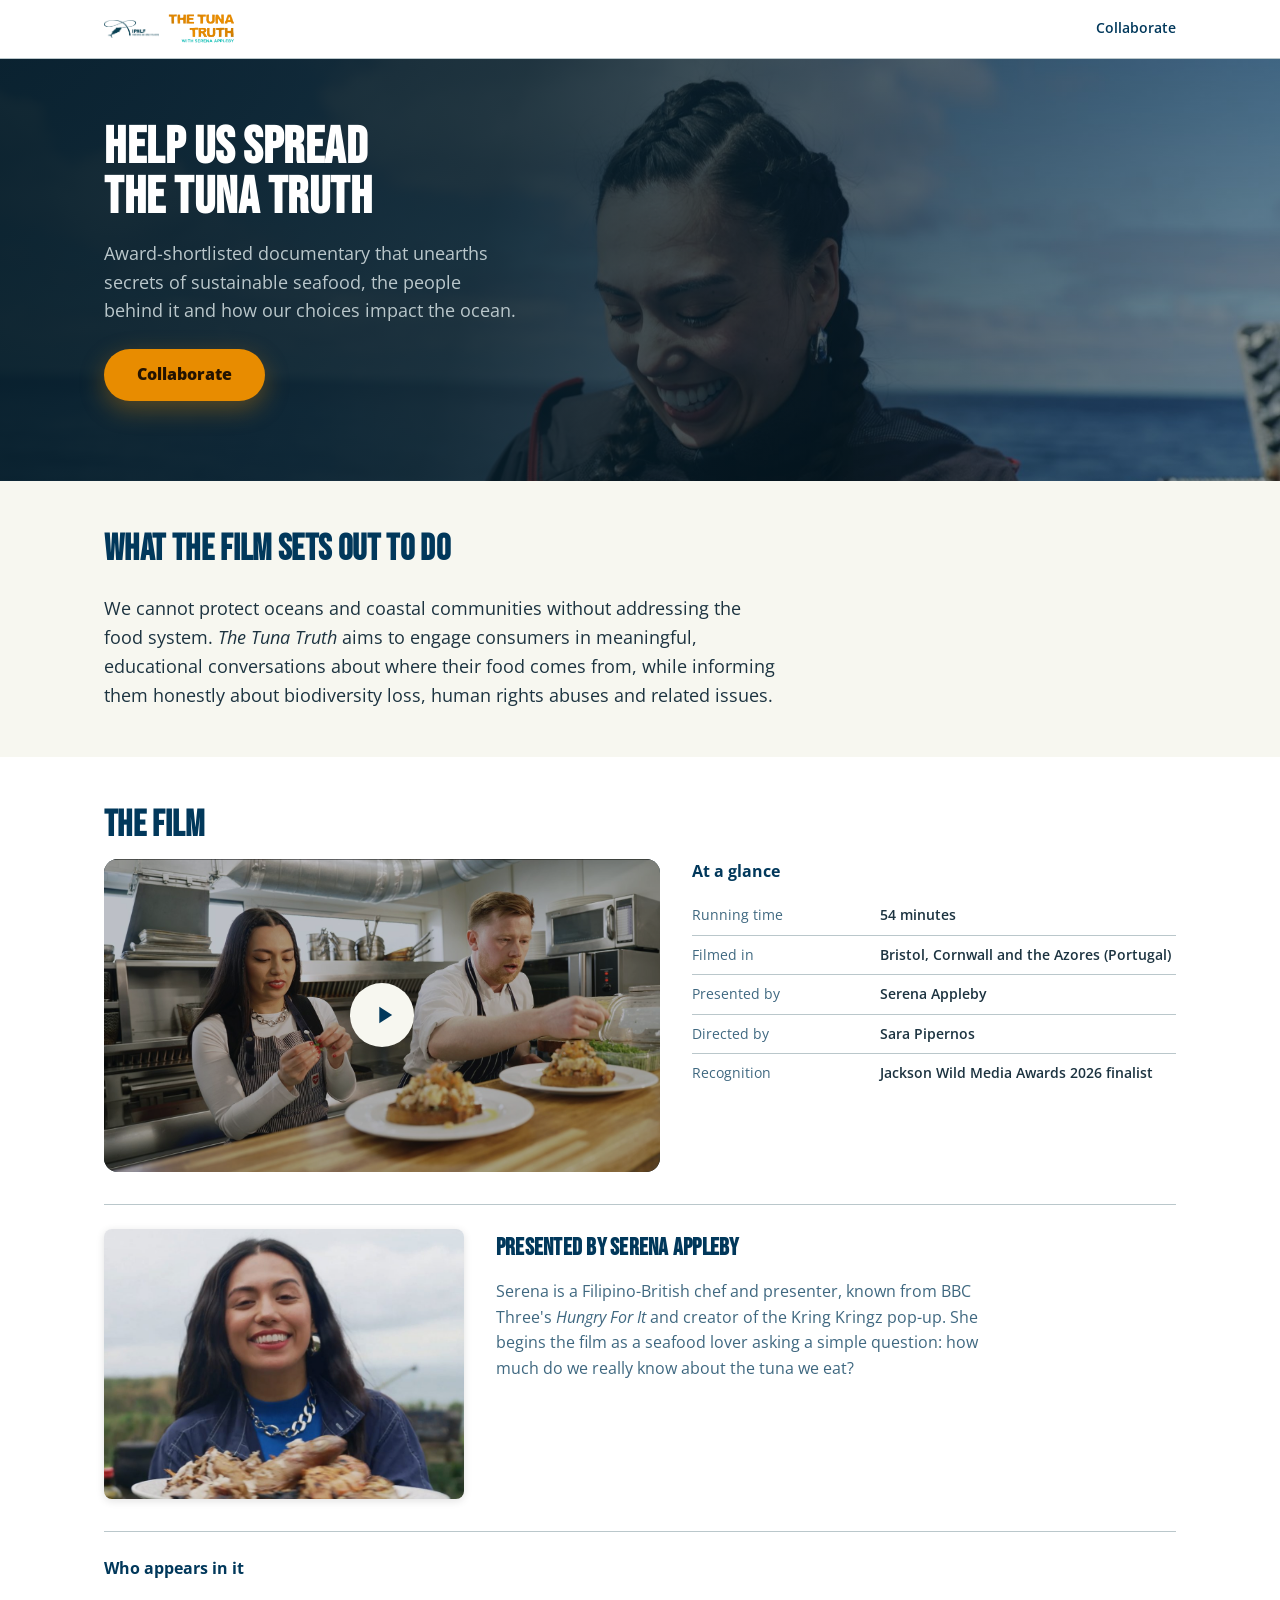
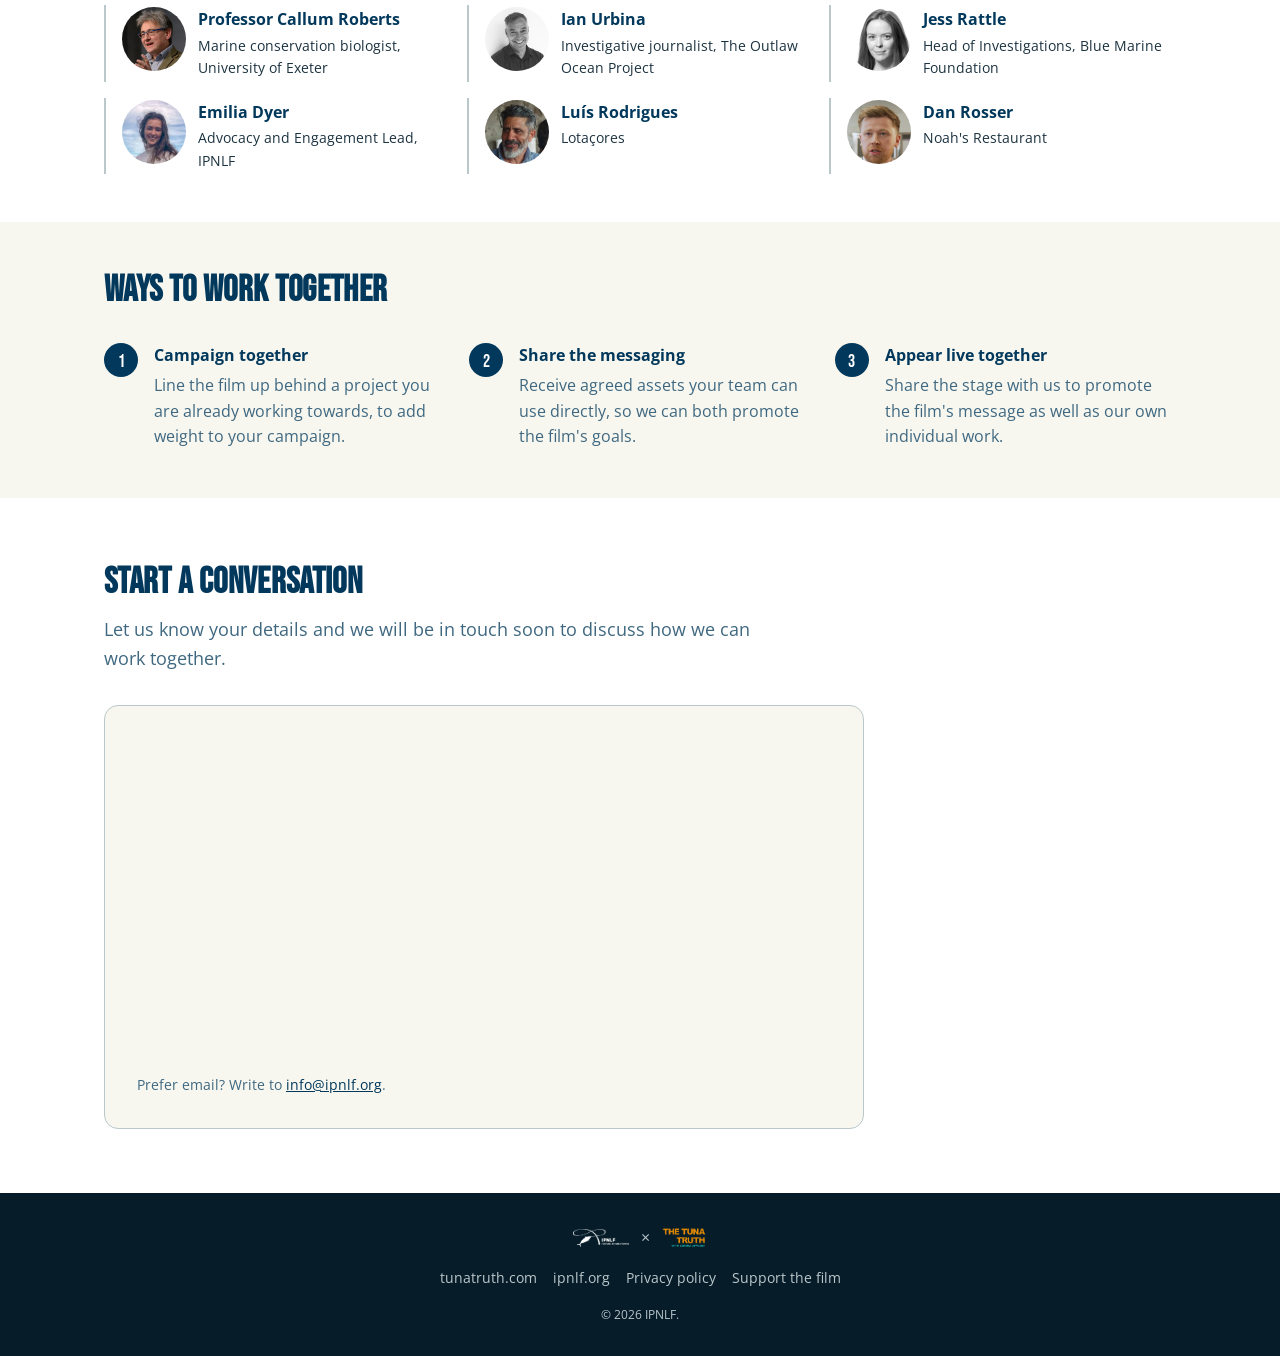
==== commit 96af229d: "NGO page: spell Luís Rodrigues with the accent Co-Authored-By: Claude Opus 5.5 <noreply@anthropic.co" ====
--- a/ngo/index.html
+++ b/ngo/index.html
@@ -30,8 +30,8 @@
 
 <link rel="icon" type="image/svg+xml" href="../assets/img/favicon.svg">
 <link rel="stylesheet" href="../assets/css/tokens.css">
-<link rel="stylesheet" href="../assets/css/screenings.css?v=20261014-ngo32">
-<link rel="stylesheet" href="../assets/css/ngo.css?v=20261014-ngo32">
+<link rel="stylesheet" href="../assets/css/screenings.css?v=20261014-ngo33">
+<link rel="stylesheet" href="../assets/css/ngo.css?v=20261014-ngo33">
 </head>
 <body class="ngo-page">
 
@@ -59,9 +59,9 @@
 <main id="app-main"></main>
 <div id="app-footer"></div>
 
-<script src="../assets/js/config.ngo.js?v=20261014-ngo32"></script>
-<script src="../assets/js/components.js?v=20261014-ngo32"></script>
-<script src="../assets/js/components.ngo.js?v=20261014-ngo32"></script>
+<script src="../assets/js/config.ngo.js?v=20261014-ngo33"></script>
+<script src="../assets/js/components.js?v=20261014-ngo33"></script>
+<script src="../assets/js/components.ngo.js?v=20261014-ngo33"></script>
 <script>
   // Shared chrome from components.js; the four middle sections are
   // specific to this page and live in components.ngo.js.
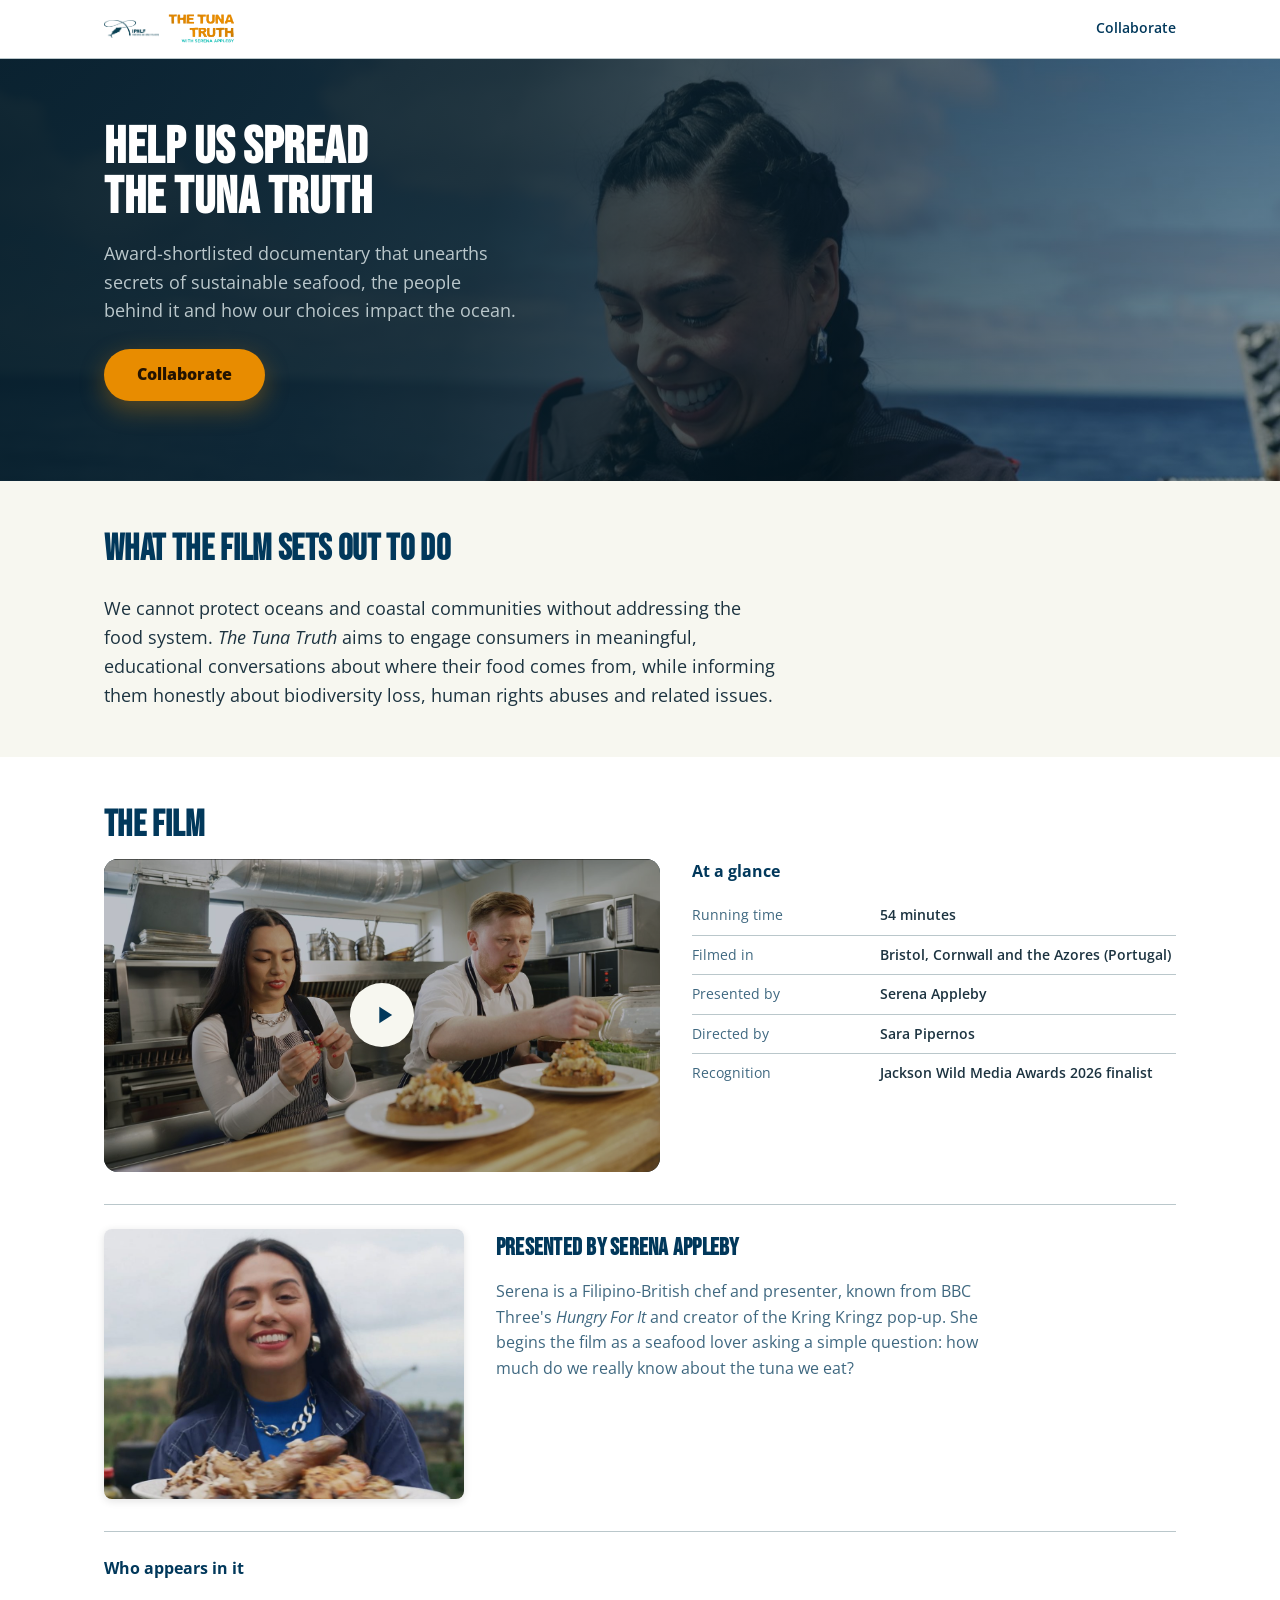
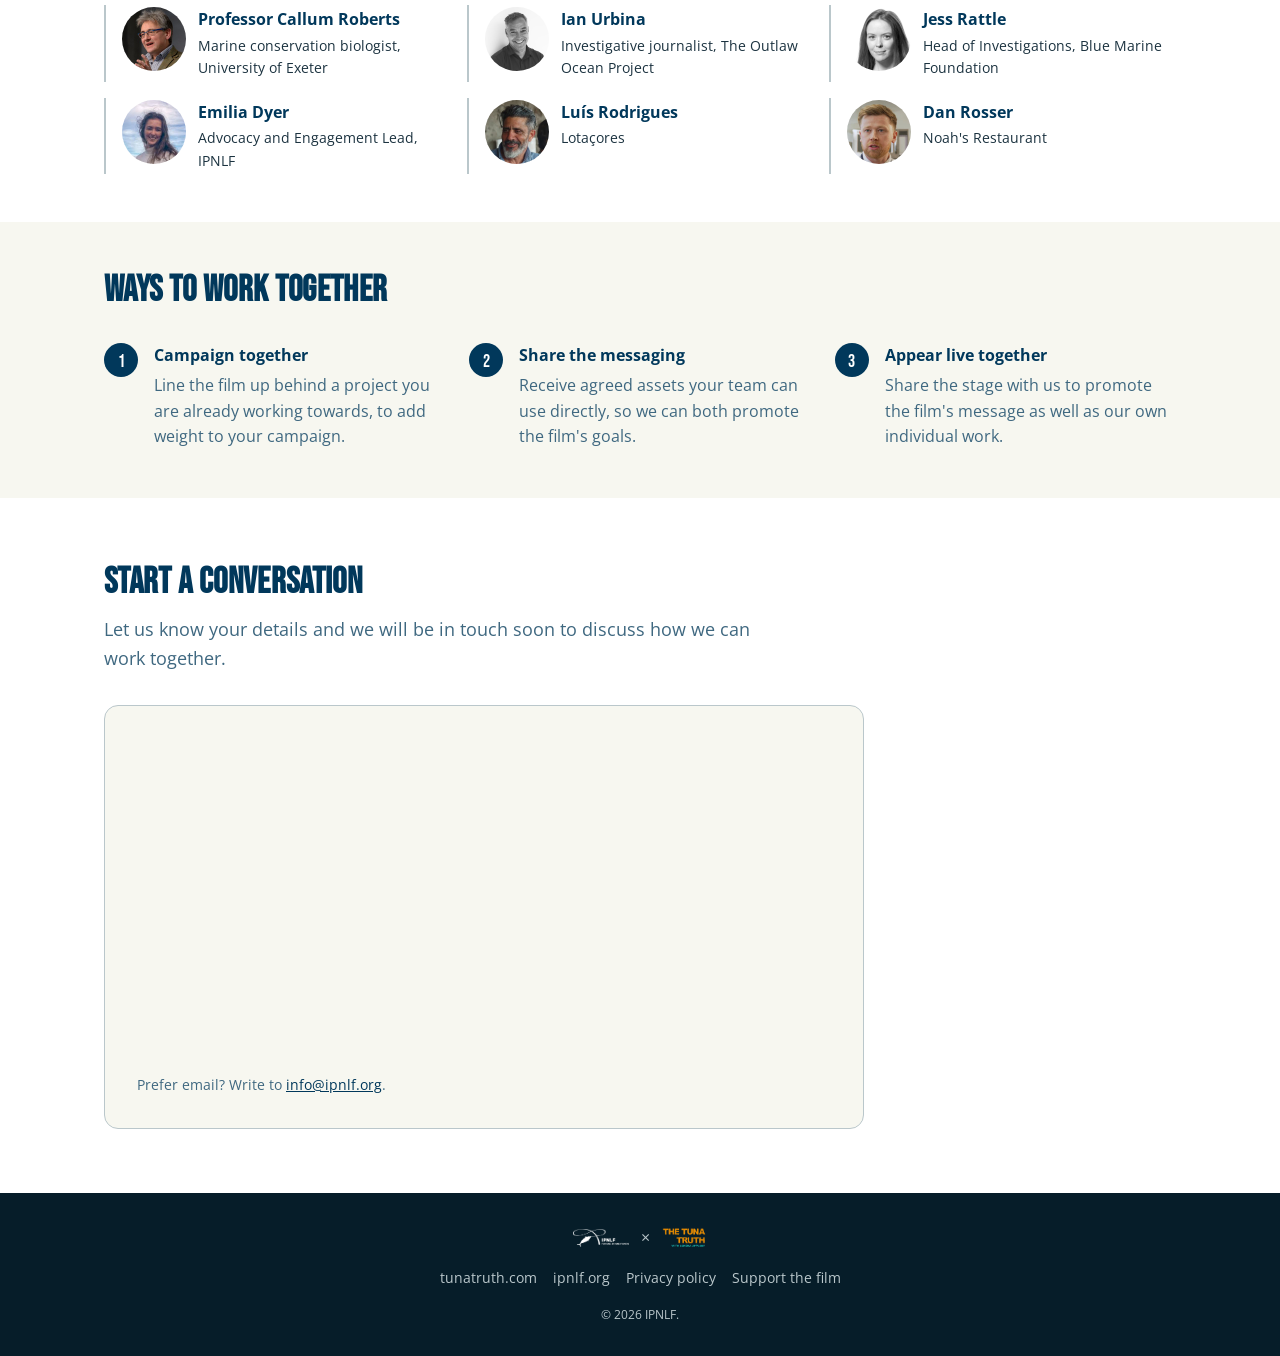
==== commit ef4839b6: "NGO page: recrop Dan Rosser's headshot to show his full chin Head now sits at the same scale as the " ====
--- a/ngo/index.html
+++ b/ngo/index.html
@@ -30,8 +30,8 @@
 
 <link rel="icon" type="image/svg+xml" href="../assets/img/favicon.svg">
 <link rel="stylesheet" href="../assets/css/tokens.css">
-<link rel="stylesheet" href="../assets/css/screenings.css?v=20261014-ngo33">
-<link rel="stylesheet" href="../assets/css/ngo.css?v=20261014-ngo33">
+<link rel="stylesheet" href="../assets/css/screenings.css?v=20261014-ngo34">
+<link rel="stylesheet" href="../assets/css/ngo.css?v=20261014-ngo34">
 </head>
 <body class="ngo-page">
 
@@ -59,9 +59,9 @@
 <main id="app-main"></main>
 <div id="app-footer"></div>
 
-<script src="../assets/js/config.ngo.js?v=20261014-ngo33"></script>
-<script src="../assets/js/components.js?v=20261014-ngo33"></script>
-<script src="../assets/js/components.ngo.js?v=20261014-ngo33"></script>
+<script src="../assets/js/config.ngo.js?v=20261014-ngo34"></script>
+<script src="../assets/js/components.js?v=20261014-ngo34"></script>
+<script src="../assets/js/components.ngo.js?v=20261014-ngo34"></script>
 <script>
   // Shared chrome from components.js; the four middle sections are
   // specific to this page and live in components.ngo.js.
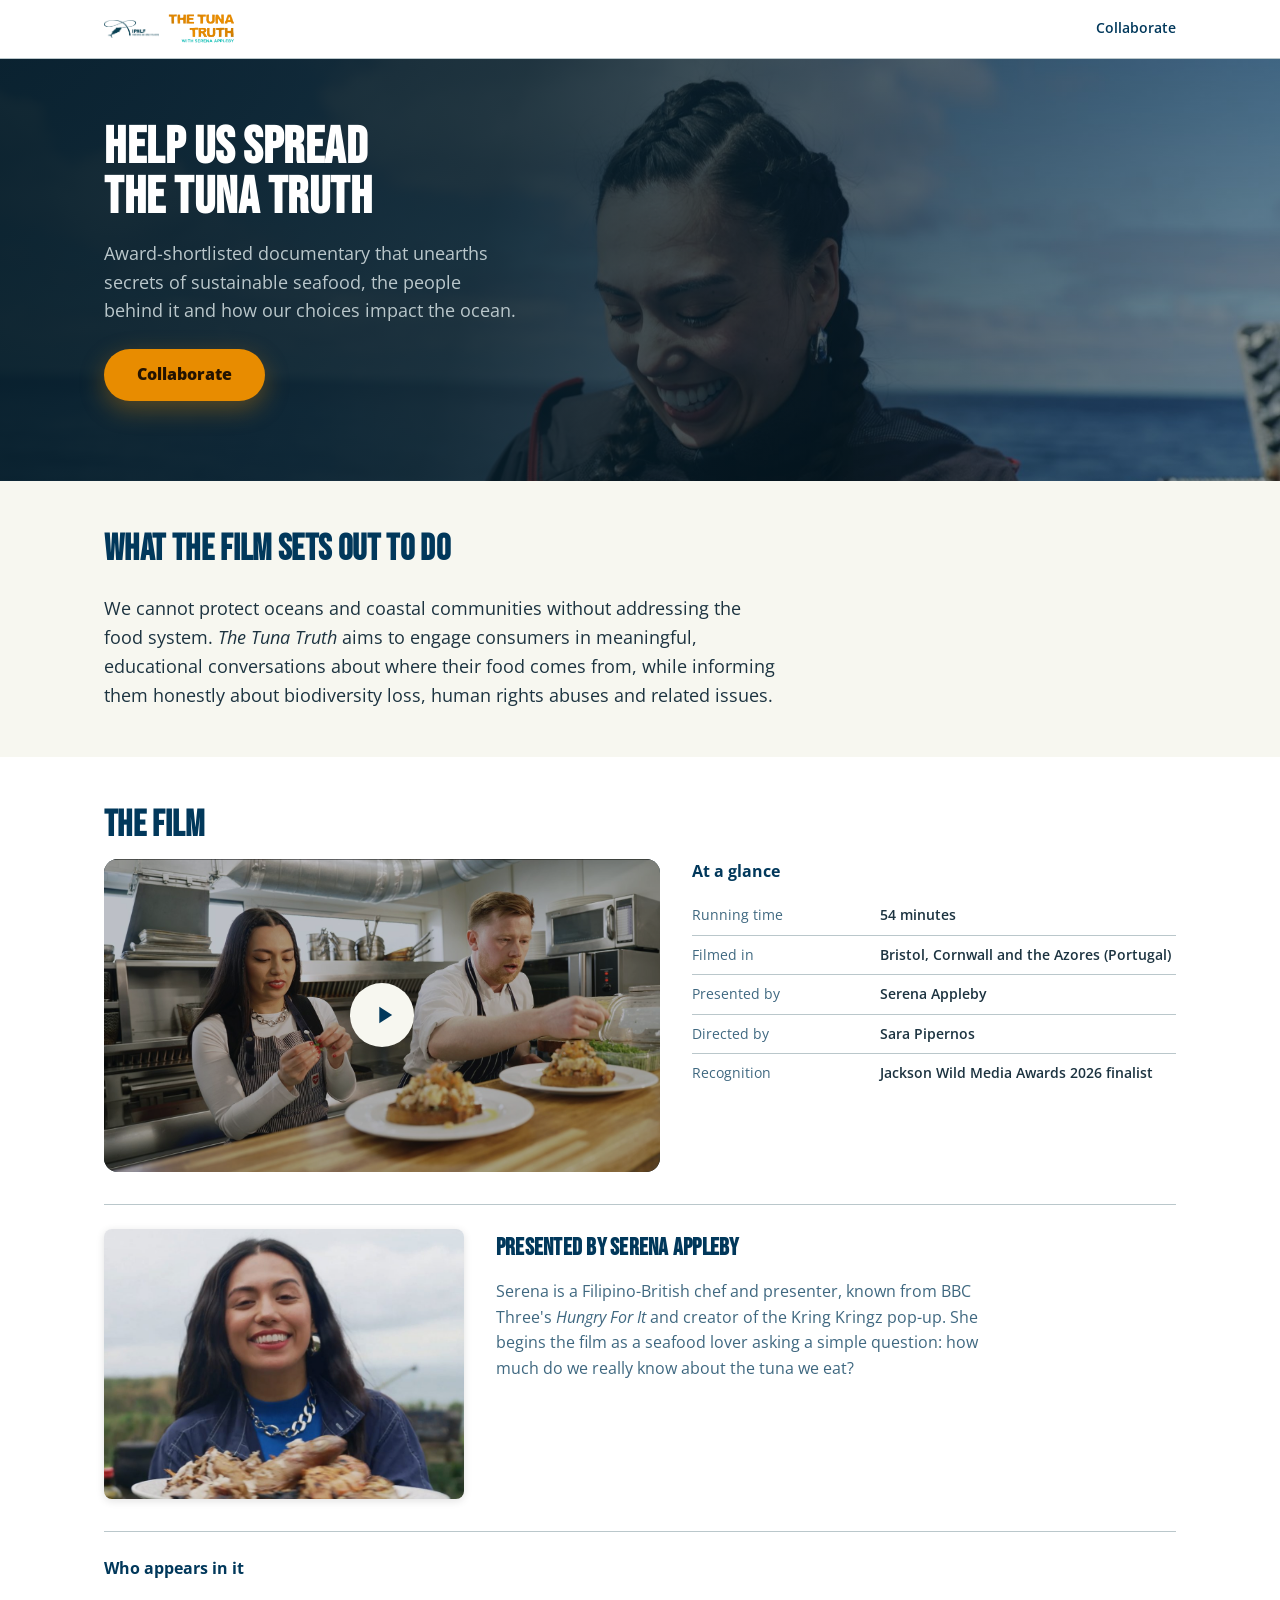
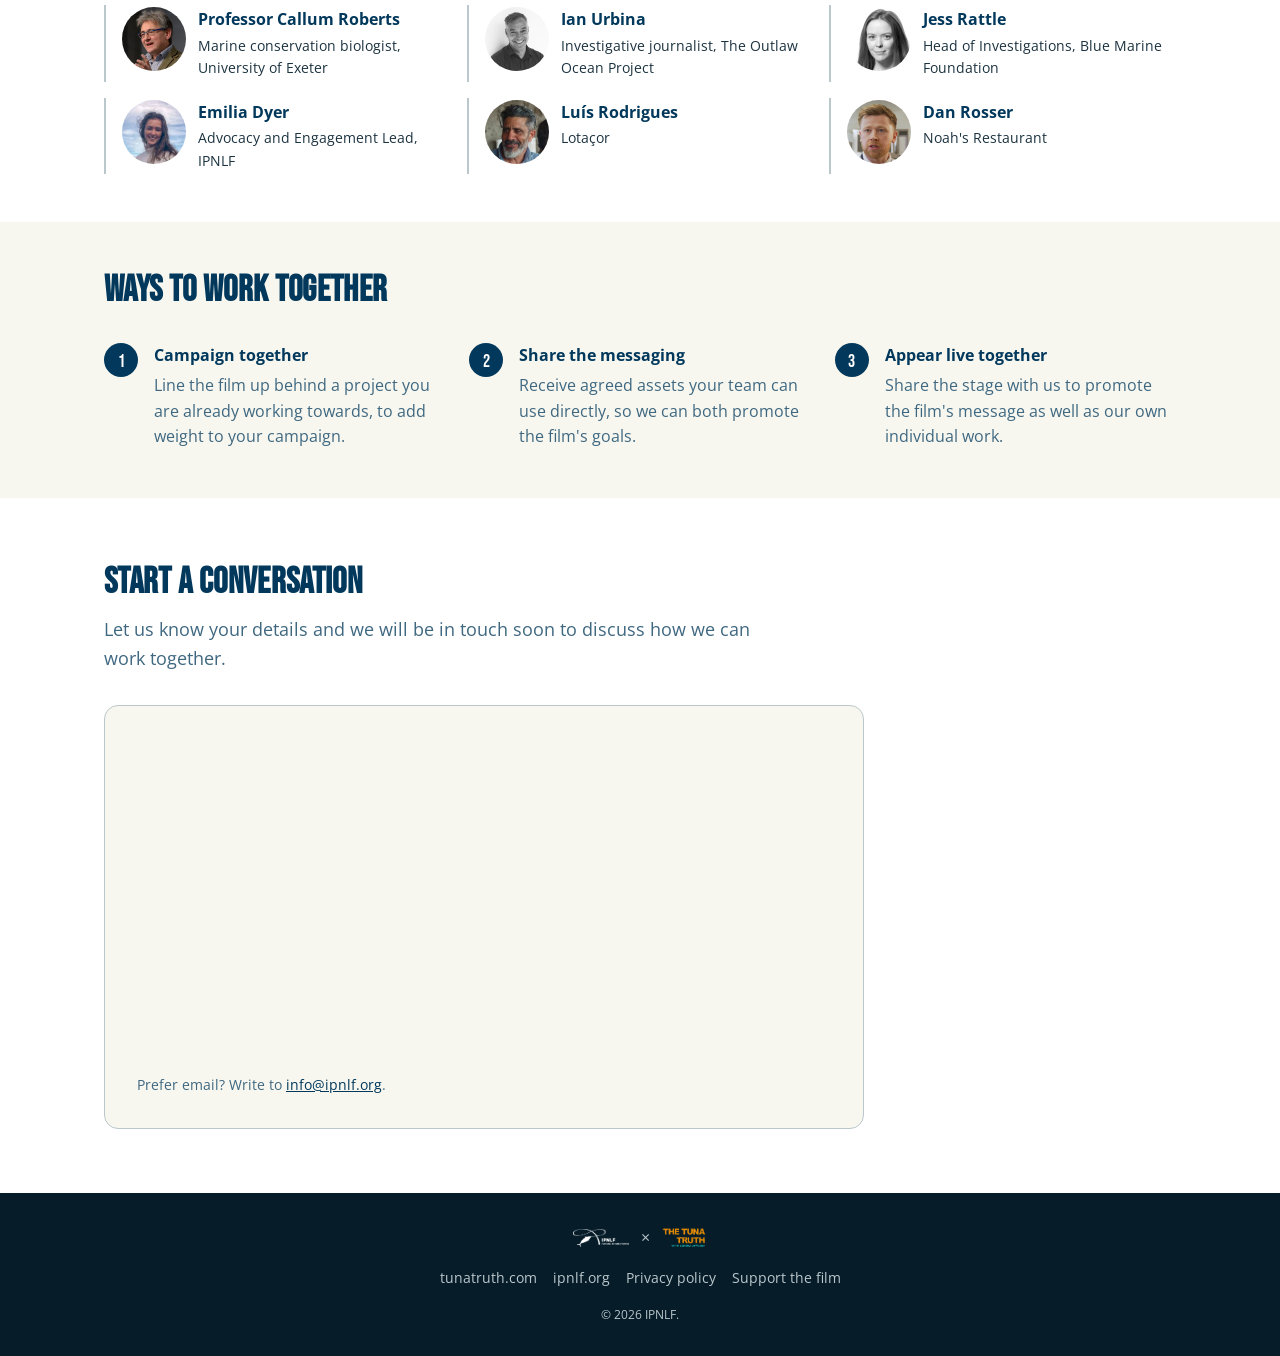
==== commit 80cd798e: "NGO page: Luís Rodrigues's organisation is Lotaçor Co-Authored-By: Claude Opus 5.5 <noreply@anthropi" ====
--- a/ngo/index.html
+++ b/ngo/index.html
@@ -30,8 +30,8 @@
 
 <link rel="icon" type="image/svg+xml" href="../assets/img/favicon.svg">
 <link rel="stylesheet" href="../assets/css/tokens.css">
-<link rel="stylesheet" href="../assets/css/screenings.css?v=20261014-ngo34">
-<link rel="stylesheet" href="../assets/css/ngo.css?v=20261014-ngo34">
+<link rel="stylesheet" href="../assets/css/screenings.css?v=20261014-ngo35">
+<link rel="stylesheet" href="../assets/css/ngo.css?v=20261014-ngo35">
 </head>
 <body class="ngo-page">
 
@@ -59,9 +59,9 @@
 <main id="app-main"></main>
 <div id="app-footer"></div>
 
-<script src="../assets/js/config.ngo.js?v=20261014-ngo34"></script>
-<script src="../assets/js/components.js?v=20261014-ngo34"></script>
-<script src="../assets/js/components.ngo.js?v=20261014-ngo34"></script>
+<script src="../assets/js/config.ngo.js?v=20261014-ngo35"></script>
+<script src="../assets/js/components.js?v=20261014-ngo35"></script>
+<script src="../assets/js/components.ngo.js?v=20261014-ngo35"></script>
 <script>
   // Shared chrome from components.js; the four middle sections are
   // specific to this page and live in components.ngo.js.
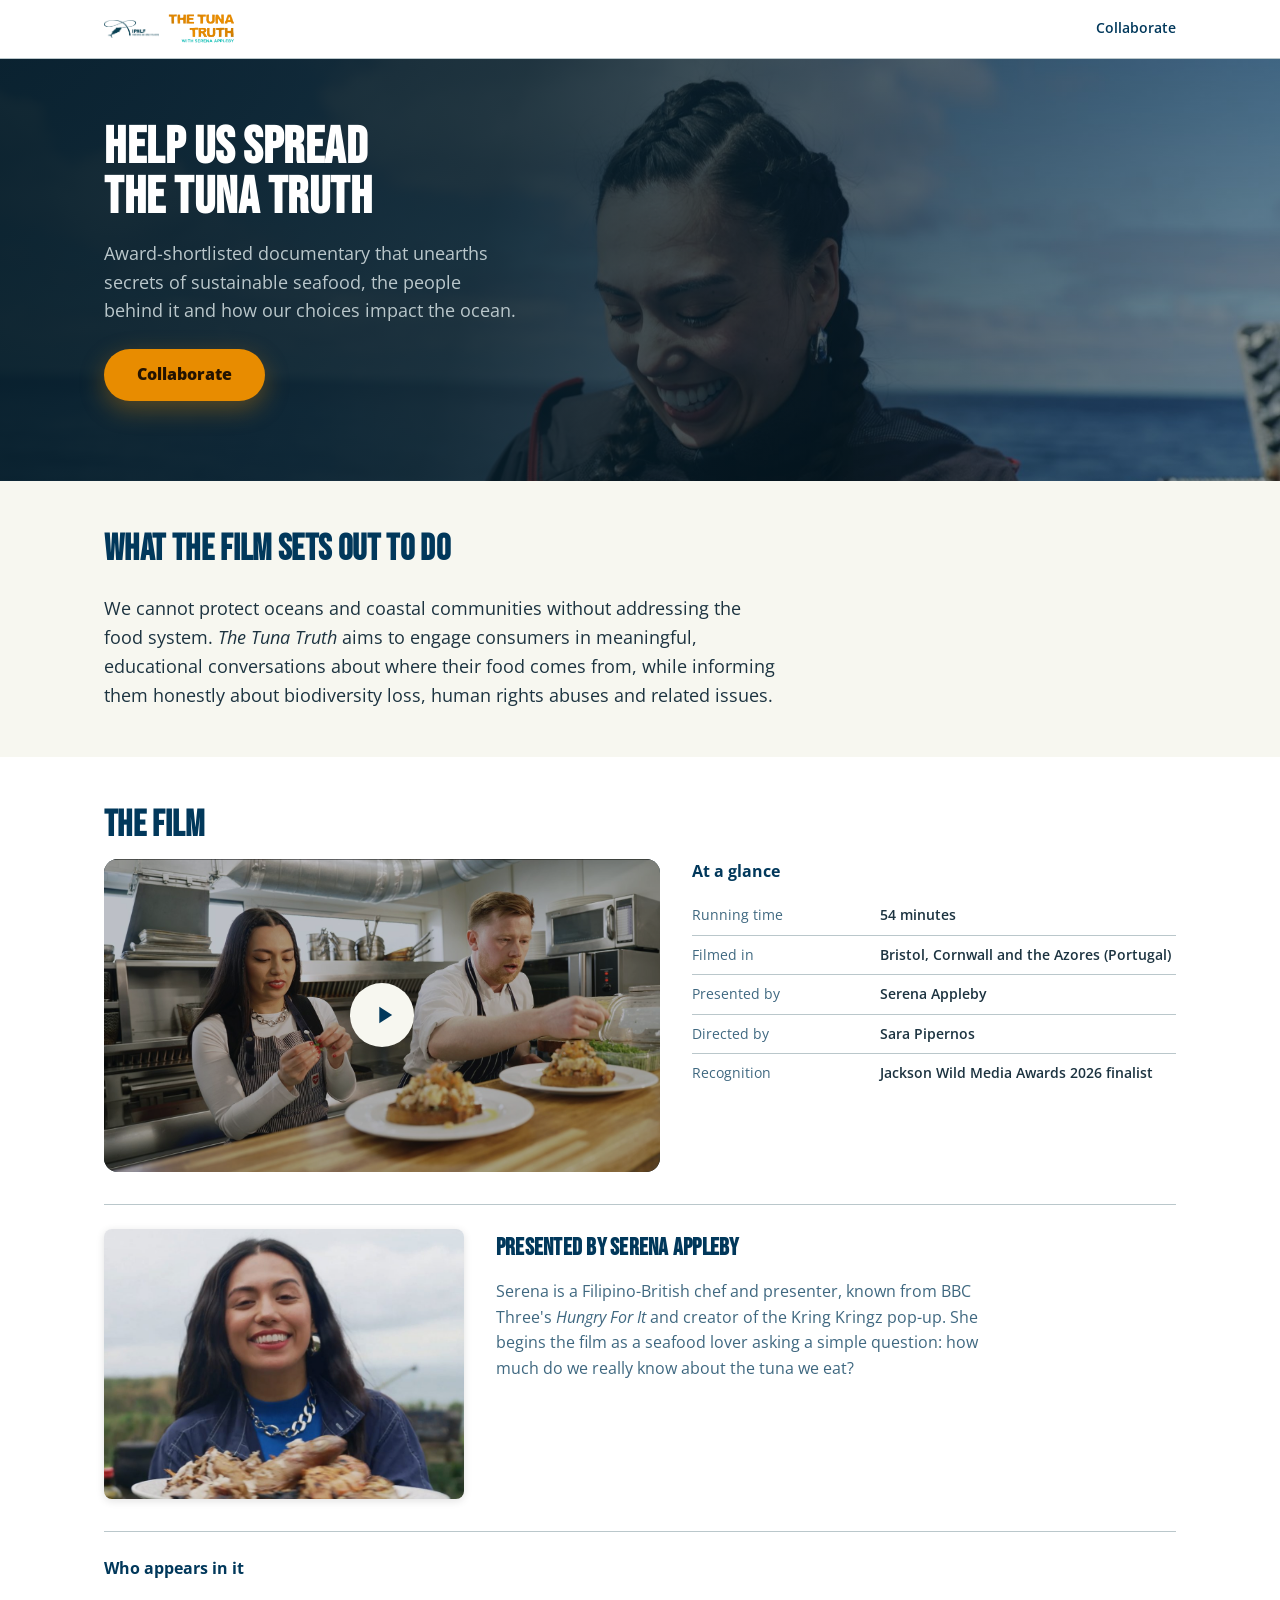
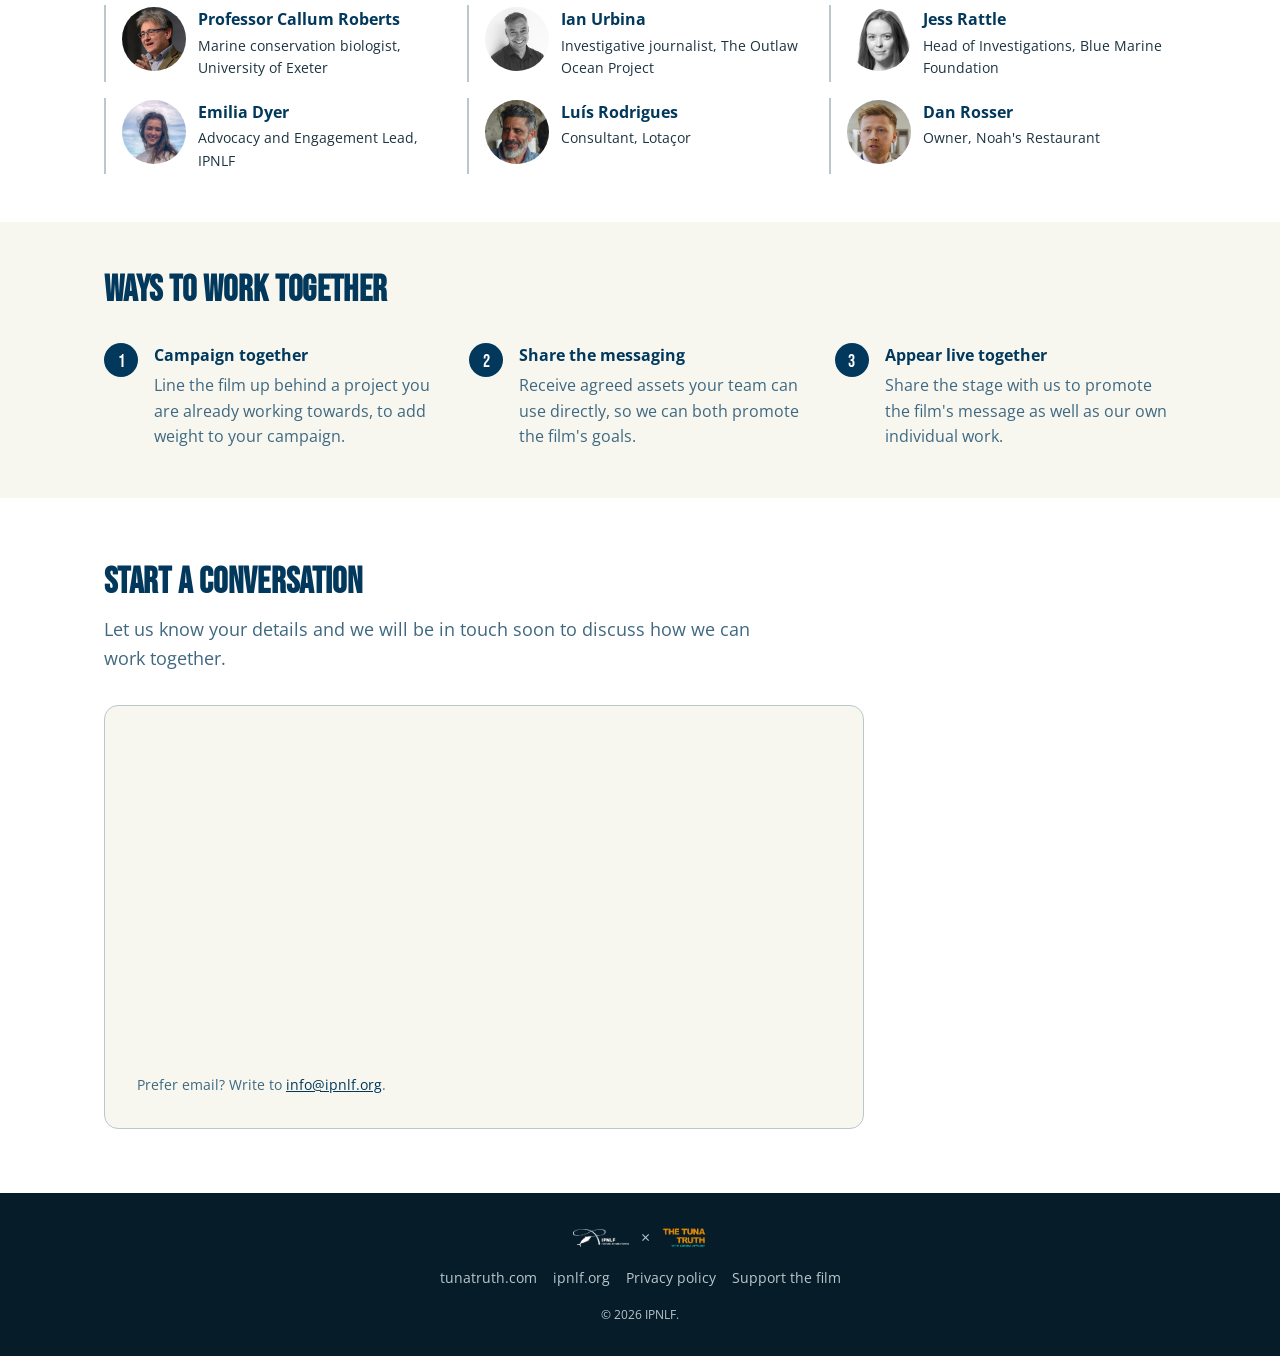
==== commit b4e1fa53: "NGO page: roles for Luís Rodrigues and Dan Rosser Co-Authored-By: Claude Opus 5.5 <noreply@anthropic" ====
--- a/ngo/index.html
+++ b/ngo/index.html
@@ -30,8 +30,8 @@
 
 <link rel="icon" type="image/svg+xml" href="../assets/img/favicon.svg">
 <link rel="stylesheet" href="../assets/css/tokens.css">
-<link rel="stylesheet" href="../assets/css/screenings.css?v=20261014-ngo35">
-<link rel="stylesheet" href="../assets/css/ngo.css?v=20261014-ngo35">
+<link rel="stylesheet" href="../assets/css/screenings.css?v=20261014-ngo36">
+<link rel="stylesheet" href="../assets/css/ngo.css?v=20261014-ngo36">
 </head>
 <body class="ngo-page">
 
@@ -59,9 +59,9 @@
 <main id="app-main"></main>
 <div id="app-footer"></div>
 
-<script src="../assets/js/config.ngo.js?v=20261014-ngo35"></script>
-<script src="../assets/js/components.js?v=20261014-ngo35"></script>
-<script src="../assets/js/components.ngo.js?v=20261014-ngo35"></script>
+<script src="../assets/js/config.ngo.js?v=20261014-ngo36"></script>
+<script src="../assets/js/components.js?v=20261014-ngo36"></script>
+<script src="../assets/js/components.ngo.js?v=20261014-ngo36"></script>
 <script>
   // Shared chrome from components.js; the four middle sections are
   // specific to this page and live in components.ngo.js.
